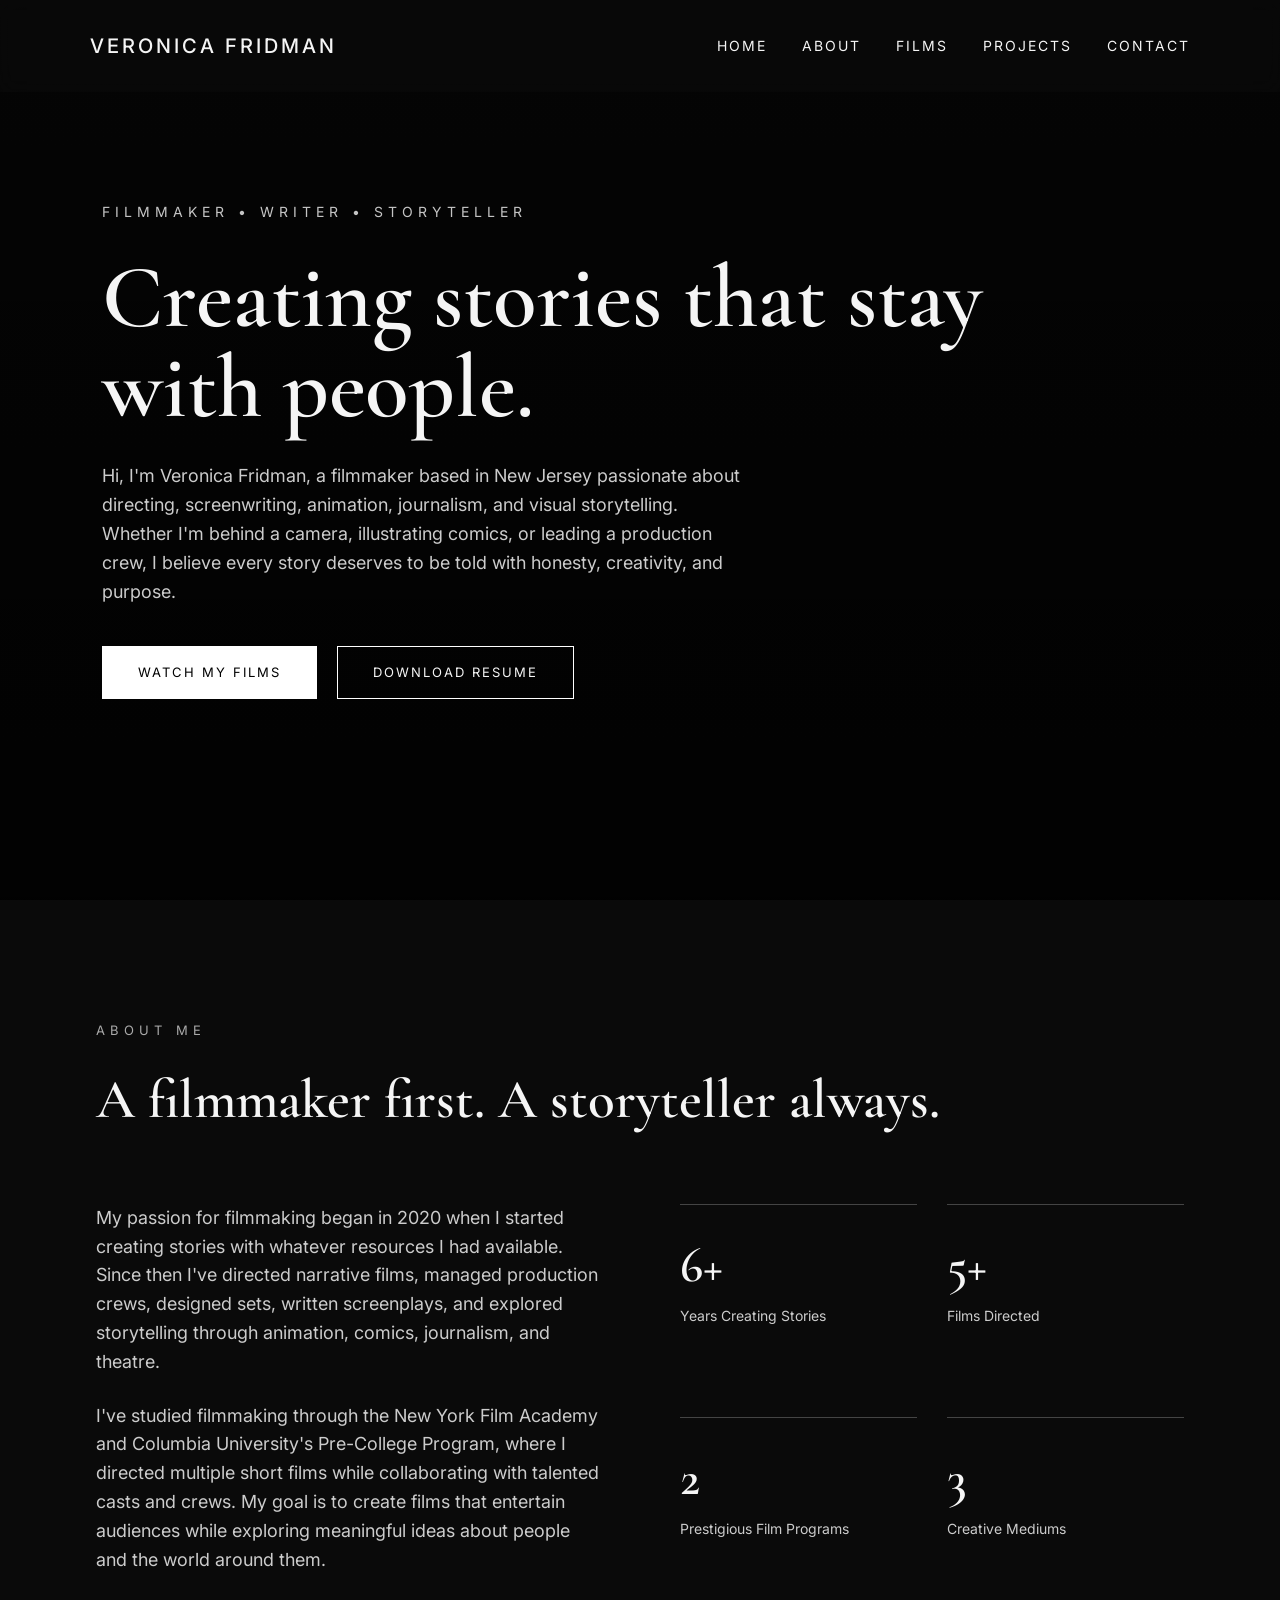
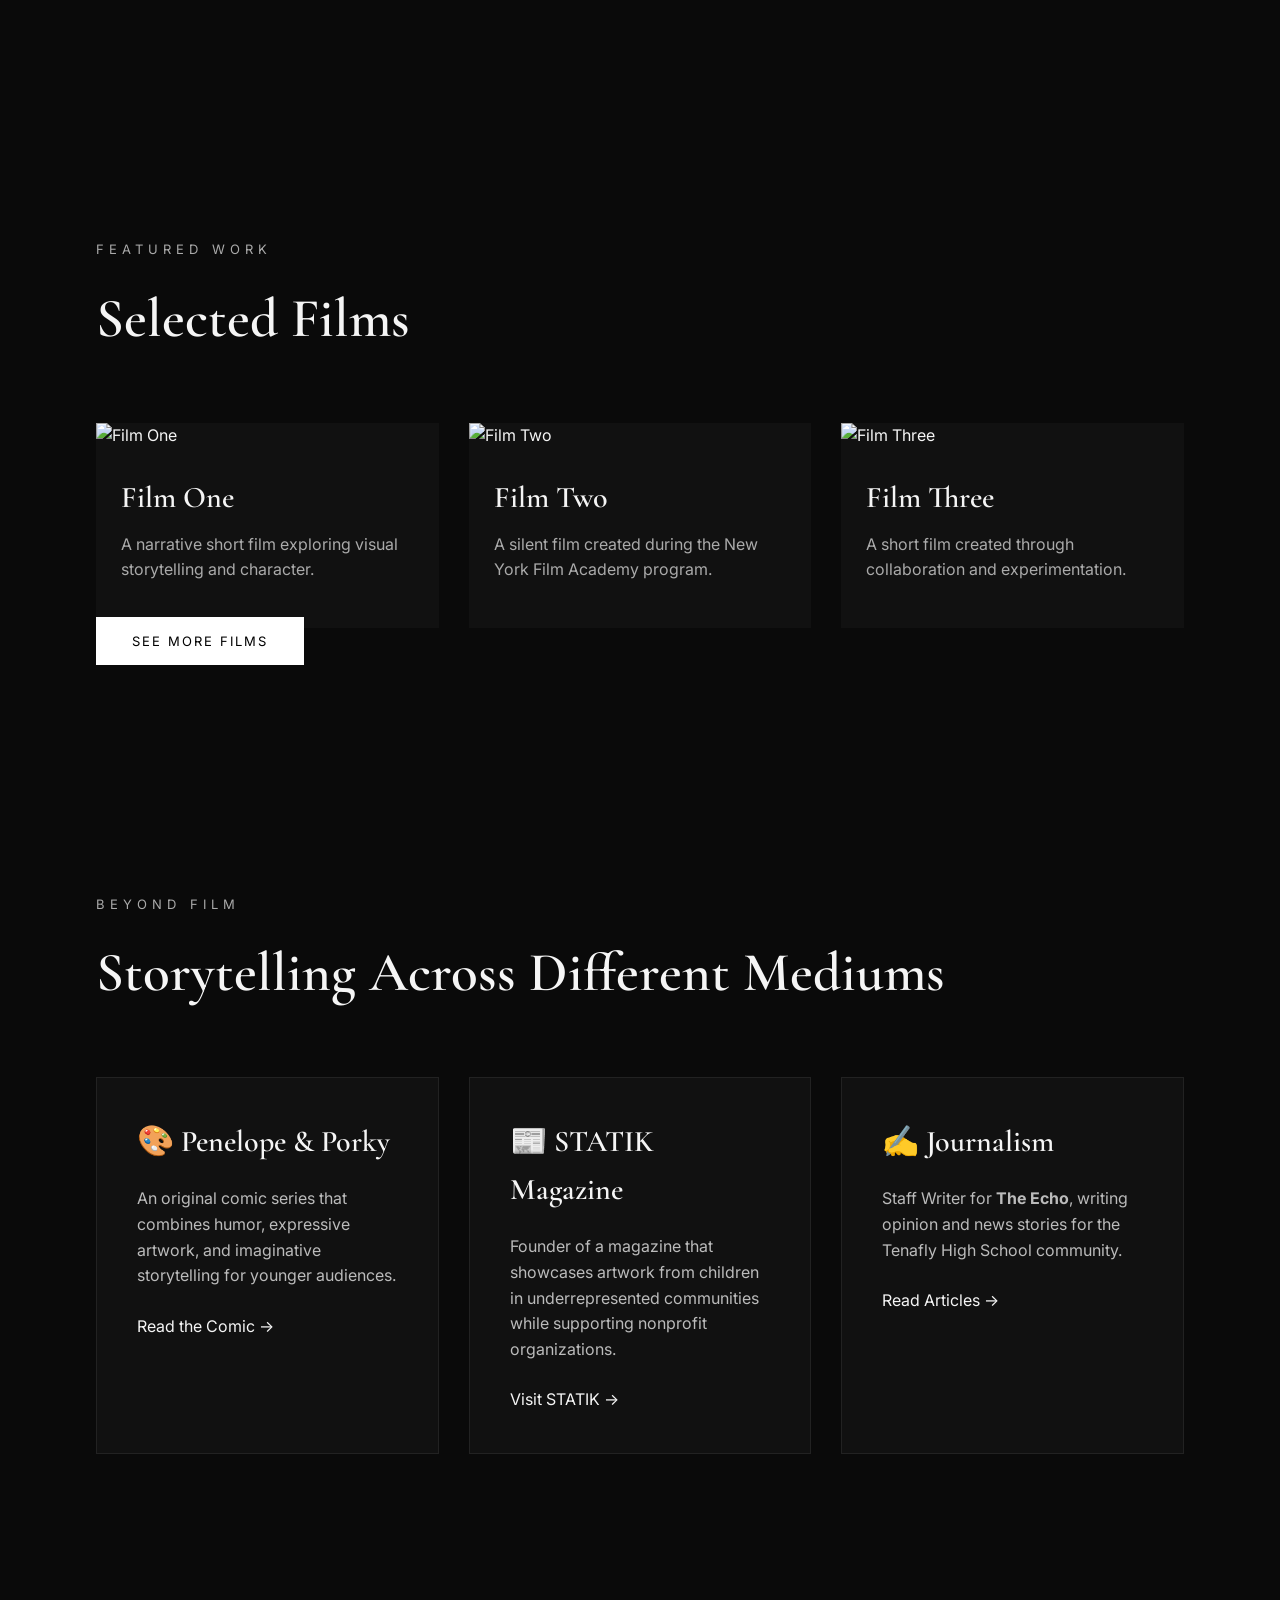
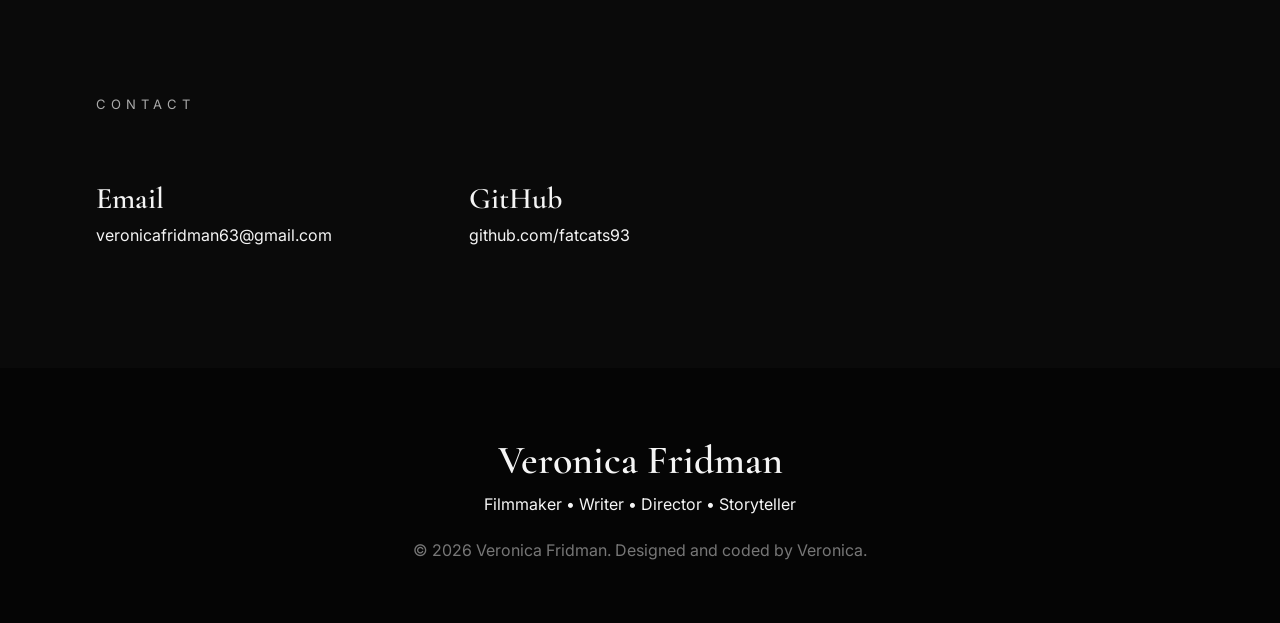
==== index.html @ 3da993a7 "Update index.html" ====
<!DOCTYPE html>
<html lang="en">
<head>
    <meta charset="UTF-8">
    <meta name="viewport" content="width=device-width, initial-scale=1.0">
    <title>Veronica Fridman | Filmmaker</title>

    <link rel="stylesheet" href="style.css">

    <link rel="preconnect" href="https://fonts.googleapis.com">
    <link rel="preconnect" href="https://fonts.gstatic.com" crossorigin>

    <link href="https://fonts.googleapis.com/css2?family=Cormorant+Garamond:wght@300;400;600;700&family=Inter:wght@300;400;500;600&display=swap" rel="stylesheet">
</head>

<body>

<!-- Navigation -->

<header>

<nav class="navbar">

<div class="logo">
VERONICA FRIDMAN
</div>

<ul class="nav-links">

<li><a href="#home">Home</a></li>

<li><a href="#about">About</a></li>

<li><a href="#films">Films</a></li>

<li><a href="#projects">Projects</a></li>

<li><a href="#contact">Contact</a></li>

</ul>

</nav>

</header>

<!-- Hero -->

<section id="home" class="hero">

<div class="overlay"></div>

<div class="hero-content">

<p class="small-title">
FILMMAKER • WRITER • STORYTELLER
</p>

<h1>

Creating stories that stay with people.

</h1>

<p class="hero-description">

Hi, I'm Veronica Fridman, a filmmaker based in New Jersey passionate about directing, screenwriting, animation, journalism, and visual storytelling. Whether I'm behind a camera, illustrating comics, or leading a production crew, I believe every story deserves to be told with honesty, creativity, and purpose.

</p>

<div class="hero-buttons">

<a href="#films" class="button">
Watch My Films
</a>

<a href="resume.pdf" class="button-outline">
Download Resume
</a>

</div>

</div>

</section>

<!-- About -->

<section id="about">

<div class="container">

<div class="section-heading">

<p>
ABOUT ME
</p>

<h2>

A filmmaker first.
A storyteller always.

</h2>

</div>

<div class="about-grid">

<div>

<p>

My passion for filmmaking began in 2020 when I started creating stories with whatever resources I had available. Since then I've directed narrative films, managed production crews, designed sets, written screenplays, and explored storytelling through animation, comics, journalism, and theatre.

</p>

<p>

I've studied filmmaking through the New York Film Academy and Columbia University's Pre-College Program, where I directed multiple short films while collaborating with talented casts and crews. My goal is to create films that entertain audiences while exploring meaningful ideas about people and the world around them.

</p>

</div>

<div class="stats">

<div class="stat">

<h3>6+</h3>

<p>Years Creating Stories</p>

</div>

<div class="stat">

<h3>5+</h3>

<p>Films Directed</p>

</div>

<div class="stat">

<h3>2</h3>

<p>Prestigious Film Programs</p>

</div>

<div class="stat">

<h3>3</h3>

<p>Creative Mediums</p>

</div>

</div>

</div>

</div>

</section>

<!-- Featured Films -->

<!-- Featured Films -->

<section id="films">

<div class="container">

<div class="section-heading">

<p>
FEATURED WORK
</p>

<h2>
Selected Films
</h2>

</div>


<div class="film-grid">


<div class="film-card">

<img src="images/film1.jpg" alt="Film One">

<div class="film-info">

<h3>Film One</h3>

<p>
A narrative short film exploring visual storytelling and character.
</p>

</div>

</div>



<div class="film-card">

<img src="images/film2.jpg" alt="Film Two">

<div class="film-info">

<h3>Film Two</h3>

<p>
A silent film created during the New York Film Academy program.
</p>

</div>

</div>



<div class="film-card">

<img src="images/film3.jpg" alt="Film Three">

<div class="film-info">

<h3>Film Three</h3>

<p>
A short film created through collaboration and experimentation.
</p>

</div>

</div>


</div>


<div class="film-button">

<a href="https://fatcats93.github.io/veronicafilm/index.html" target="_blank" class="button">

See More Films

</a>

</div>


</div>

</section>
<!-- Featured Projects -->

<section id="projects">

    <div class="container">

        <div class="section-heading">
            <p>BEYOND FILM</p>
            <h2>Storytelling Across Different Mediums</h2>
        </div>

        <div class="projects-grid">

            <div class="project-card">

                <h3>🎨 Penelope & Porky</h3>

                <p>
                    An original comic series that combines humor, expressive artwork,
                    and imaginative storytelling for younger audiences.
                </p>

                <a href="https://fatcats93.github.io/index.html" target="_blank">
                    Read the Comic →
                </a>

            </div>

            <div class="project-card">

                <h3>📰 STATIK Magazine</h3>

                <p>
                    Founder of a magazine that showcases artwork from children in
                    underrepresented communities while supporting nonprofit
                    organizations.
                </p>

                <a href="https://fatcats93.github.io/statik/" target="_blank">
                    Visit STATIK →
                </a>

            </div>

            <div class="project-card">

                <h3>✍ Journalism</h3>

                <p>
                    Staff Writer for <strong>The Echo</strong>, writing opinion and
                    news stories for the Tenafly High School community.
                </p>

                <a href="https://thetenaflyecho.com/staff_name/veronica-fridman/" target="_blank">
                    Read Articles →
                </a>

            </div>

        </div>

    </div>

</section>


<!-- Contact -->

<section id="contact">

    <div class="container">

        <div class="section-heading">

            <p>CONTACT</p>

        </div>

        <div class="contact-grid">

            <div>

                <h3>Email</h3>

                <p>
                    <a href="mailto:veronicafridman63@gmail.com">
                        veronicafridman63@gmail.com
                    </a>
                </p>

            </div>

            <div>

                <h3>GitHub</h3>

                <p>

                    <a href="https://github.com/fatcats93" target="_blank">

                        github.com/fatcats93

                    </a>

                </p>

            </div>

        </div>

    </div>

</section>


<!-- Footer -->

<footer>

    <div class="container">

        <h2>Veronica Fridman</h2>

        <p>

            Filmmaker • Writer • Director • Storyteller

        </p>

        <p class="copyright">

            © 2026 Veronica Fridman.
            Designed and coded by Veronica.

        </p>

    </div>

</footer>


<script src="script.js"></script>

</body>

</html>
---- style.css ----
* {
    margin: 0;
    padding: 0;
    box-sizing: border-box;
}


html {
    scroll-behavior: smooth;
}


body {
    background: #0a0a0a;
    color: #f5f5f5;
    font-family: 'Inter', sans-serif;
    line-height: 1.6;
}


h1, h2, h3 {
    font-family: 'Cormorant Garamond', serif;
    font-weight: 600;
}


a {
    color: inherit;
    text-decoration: none;
}


.container {
    width: 85%;
    max-width: 1200px;
    margin: auto;
}


/* --------------------
NAVIGATION
-------------------- */


header {
    position: fixed;
    top: 0;
    width: 100%;
    z-index: 1000;
}


.navbar {
    display: flex;
    justify-content: space-between;
    align-items: center;
    padding: 30px 7%;
    background: rgba(10,10,10,0.75);
    backdrop-filter: blur(10px);
}


.logo {
    font-size: 20px;
    letter-spacing: 3px;
    font-weight: 500;
}


.nav-links {
    display: flex;
    list-style: none;
    gap: 35px;
}


.nav-links a {
    font-size: 14px;
    text-transform: uppercase;
    letter-spacing: 2px;
    transition: 0.3s;
}


.nav-links a:hover {
    opacity: .6;
}


/* --------------------
HERO SECTION
-------------------- */


.hero {

    height: 100vh;

    display: flex;
    align-items: center;

    background:
    linear-gradient(
    rgba(0,0,0,.55),
    rgba(0,0,0,.85)
    ),
    url("images/hero.jpg");

    background-size: cover;
    background-position: center;

}


.hero-content {

    width: 80%;
    max-width: 900px;
    margin-left: 8%;

}


.small-title {

    letter-spacing: 5px;
    font-size: 14px;
    margin-bottom: 30px;
    opacity: .8;

}


.hero h1 {

    font-size: clamp(50px, 7vw, 90px);
    line-height: 1;

    margin-bottom: 30px;

}


.hero-description {

    max-width: 650px;
    font-size: 18px;
    color: #cccccc;
    margin-bottom: 40px;

}


.hero-buttons {

    display: flex;
    gap: 20px;

}


.button,
.button-outline {

    padding: 15px 35px;
    border: 1px solid white;
    transition: .3s;
    text-transform: uppercase;
    letter-spacing: 2px;
    font-size: 13px;

}


.button {

    background:white;
    color:black;

}


.button:hover {

    opacity:.8;

}


.button-outline:hover {

    background:white;
    color:black;

}



/* --------------------
SECTIONS
-------------------- */


section {

    padding: 120px 0;

}


.section-heading {

    margin-bottom: 60px;

}


.section-heading p {

    letter-spacing:5px;
    font-size:13px;
    color:#aaa;

}


.section-heading h2 {

    font-size:55px;
    margin-top:15px;

}



/* --------------------
ABOUT
-------------------- */


.about-grid {

    display:grid;
    grid-template-columns: 1fr 1fr;
    gap:80px;

}


.about-grid p {

    color:#ccc;
    margin-bottom:25px;
    font-size:18px;

}


.stats {

    display:grid;
    grid-template-columns:1fr 1fr;
    gap:30px;

}


.stat {

    border-top:1px solid #444;
    padding-top:20px;

}


.stat h3 {

    font-size:50px;

}


.stat p {

    font-size:14px;

}



/* --------------------
FILMS
-------------------- */


.film-grid {

    display:grid;
    grid-template-columns:repeat(3,1fr);
    gap:30px;

}


.film-card {

    background:#111;
    overflow:hidden;
    transition:.4s;

}


.film-card:hover {

    transform:translateY(-10px);

}


.film-card img {

    width:100%;
    height:400px;
    object-fit:cover;

}


.film-info {

    padding:25px;

}


.film-info h3 {

    font-size:30px;
    margin-bottom:10px;

}


.film-info p {

    color:#aaa;
    margin-bottom:20px;

}


.film-info a {

    letter-spacing:2px;
    font-size:13px;

}



/* --------------------
PROJECTS
-------------------- */


.projects-grid {

    display:grid;
    grid-template-columns:repeat(3,1fr);
    gap:30px;

}


.project-card {

    background:#111;
    padding:40px;
    border:1px solid #222;
    transition:.3s;

}


.project-card:hover {

    border-color:#777;

}


.project-card h3 {

    font-size:30px;
    margin-bottom:20px;

}


.project-card p {

    color:#bbb;
    margin-bottom:25px;

}



/* --------------------
TIMELINE
-------------------- */


.timeline {

    border-left:1px solid #555;
    padding-left:40px;

}


.timeline-item {

    margin-bottom:50px;

}


.timeline-item span {

    color:#999;
    letter-spacing:2px;
    font-size:13px;

}


.timeline-item h3 {

    font-size:32px;
    margin:10px 0;

}


.timeline-item p {

    color:#ccc;

}



/* --------------------
QUOTE
-------------------- */


.quote {

    text-align:center;
    background:#111;

}


blockquote {

    font-family:'Cormorant Garamond',serif;
    font-size:45px;

}



/* --------------------
CONTACT
-------------------- */


.contact-grid {

    display:grid;
    grid-template-columns:repeat(3,1fr);
    gap:30px;

}


.contact-grid h3 {

    font-size:30px;

}


.contact-grid a:hover {

    opacity:.6;

}



/* --------------------
FOOTER
-------------------- */


footer {

    padding:60px 0;
    text-align:center;
    background:#050505;

}


footer h2 {

    font-size:40px;

}


.copyright {

    margin-top:20px;
    color:#777;

}



/* --------------------
MOBILE DESIGN
-------------------- */


@media(max-width:900px){


.nav-links {

    display:none;

}


.about-grid,
.film-grid,
.projects-grid,
.contact-grid {

    grid-template-columns:1fr;

}


.hero-content {

    margin-left:5%;
    width:90%;

}


.section-heading h2 {

    font-size:40px;

}


}
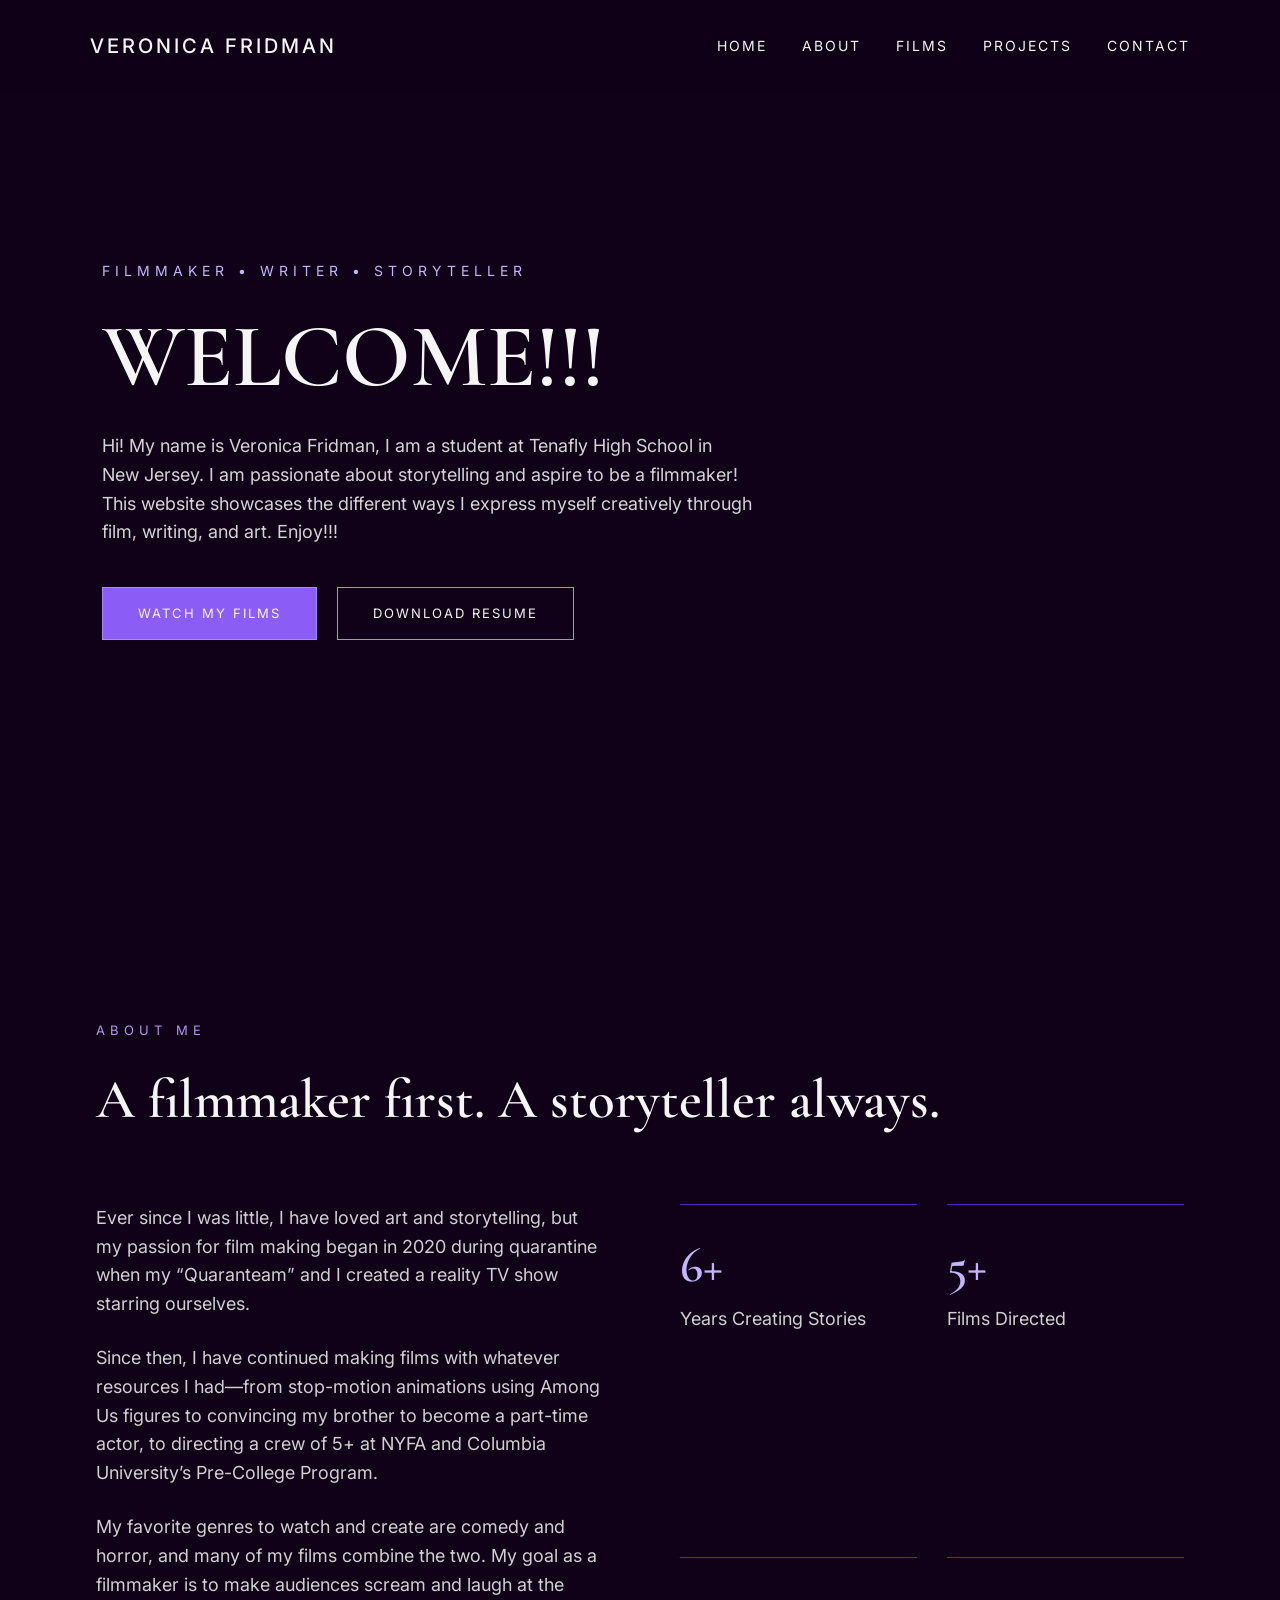
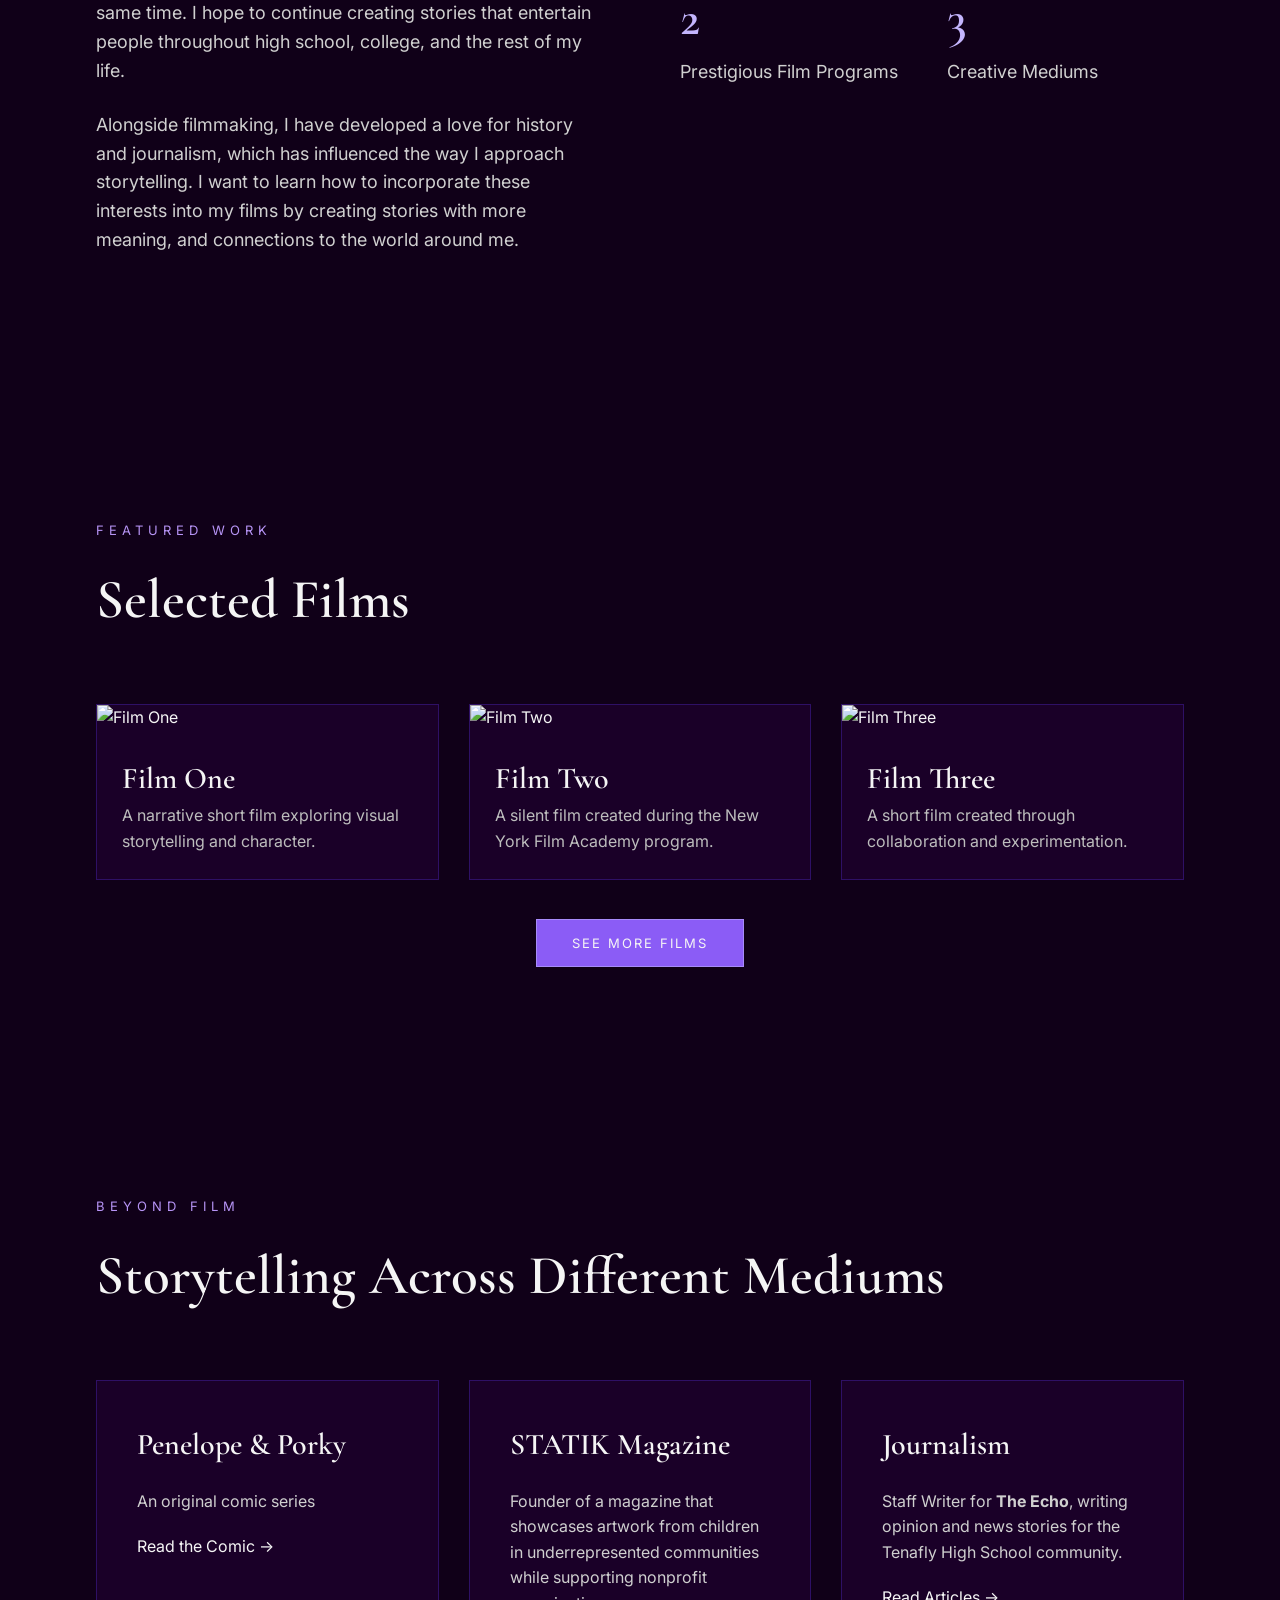
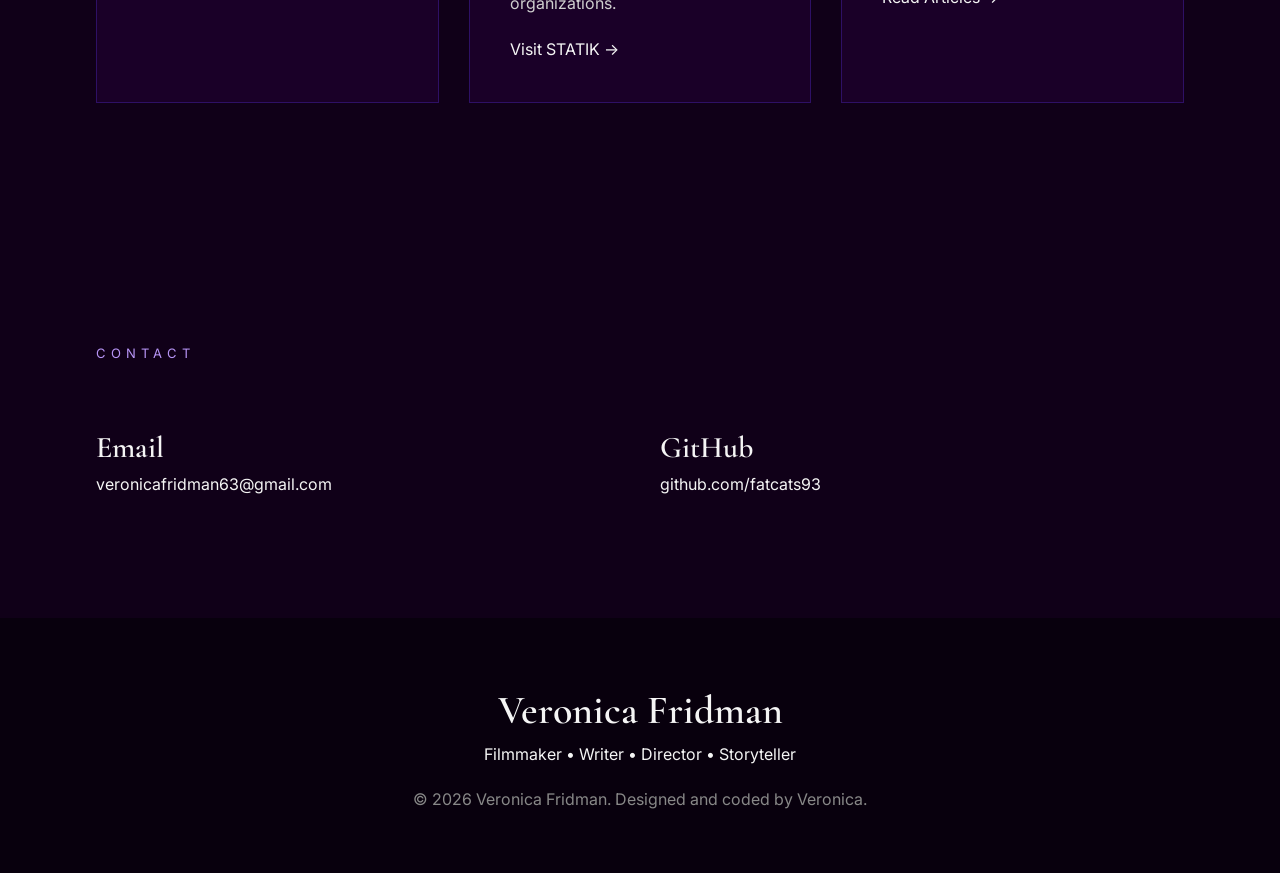
==== commit d9bb7d3f: "Update index.html" ====
--- a/index.html
+++ b/index.html
@@ -57,13 +57,13 @@
 
 <h1>
 
-Creating stories that stay with people.
+WELCOME!!!
 
 </h1>
 
 <p class="hero-description">
 
-Hi, I'm Veronica Fridman, a filmmaker based in New Jersey passionate about directing, screenwriting, animation, journalism, and visual storytelling. Whether I'm behind a camera, illustrating comics, or leading a production crew, I believe every story deserves to be told with honesty, creativity, and purpose.
+Hi! My name is Veronica Fridman, I am a student at Tenafly High School in New Jersey. I am passionate about storytelling and aspire to be a filmmaker! This website showcases the different ways I express myself creatively through film, writing, and art. Enjoy!!!
 
 </p>
 
@@ -110,15 +110,27 @@
 
 <p>
 
-My passion for filmmaking began in 2020 when I started creating stories with whatever resources I had available. Since then I've directed narrative films, managed production crews, designed sets, written screenplays, and explored storytelling through animation, comics, journalism, and theatre.
-
-</p>
-
-<p>
-
-I've studied filmmaking through the New York Film Academy and Columbia University's Pre-College Program, where I directed multiple short films while collaborating with talented casts and crews. My goal is to create films that entertain audiences while exploring meaningful ideas about people and the world around them.
-
-</p>
+Ever since I was little, I have loved art and storytelling, but my passion for film making began in 2020 during quarantine when my “Quaranteam” and I created a reality TV show starring ourselves.
+
+</p>
+
+<p>
+
+Since then, I have continued making films with whatever resources I had—from stop-motion animations using Among Us figures to convincing my brother to become a part-time actor, to directing a crew of 5+ at NYFA and Columbia University’s Pre-College Program.
+
+</p>
+
+<p>
+    
+My favorite genres to watch and create are comedy and horror, and many of my films combine the two. My goal as a filmmaker is to make audiences scream and laugh at the same time. I hope to continue creating stories that entertain people throughout high school, college, and the rest of my life.
+
+</p>
+
+<p>
+
+Alongside filmmaking, I have developed a love for history and journalism,  which has influenced the way I approach storytelling. I want to learn how to incorporate these interests into my films by creating stories with more meaning, and connections to the world around me.
+
+<p>
 
 </div>
 
@@ -273,11 +285,10 @@
 
             <div class="project-card">
 
-                <h3>🎨 Penelope & Porky</h3>
+                <h3>Penelope & Porky</h3>
 
                 <p>
-                    An original comic series that combines humor, expressive artwork,
-                    and imaginative storytelling for younger audiences.
+                    An original comic series 
                 </p>
 
                 <a href="https://fatcats93.github.io/index.html" target="_blank">
@@ -288,7 +299,7 @@
 
             <div class="project-card">
 
-                <h3>📰 STATIK Magazine</h3>
+                <h3> STATIK Magazine</h3>
 
                 <p>
                     Founder of a magazine that showcases artwork from children in
@@ -304,7 +315,7 @@
 
             <div class="project-card">
 
-                <h3>✍ Journalism</h3>
+                <h3>Journalism</h3>
 
                 <p>
                     Staff Writer for <strong>The Echo</strong>, writing opinion and
--- a/style.css
+++ b/style.css
@@ -11,7 +11,7 @@
 
 
 body {
-    background: #0a0a0a;
+    background: #100018;
     color: #f5f5f5;
     font-family: 'Inter', sans-serif;
     line-height: 1.6;
@@ -37,9 +37,10 @@
 }
 
 
-/* --------------------
+
+/* =====================
 NAVIGATION
--------------------- */
+===================== */
 
 
 header {
@@ -51,282 +52,340 @@
 
 
 .navbar {
+
     display: flex;
     justify-content: space-between;
     align-items: center;
+
     padding: 30px 7%;
-    background: rgba(10,10,10,0.75);
+
+    background: rgba(16,0,24,0.85);
+
     backdrop-filter: blur(10px);
+
 }
 
 
 .logo {
+
     font-size: 20px;
     letter-spacing: 3px;
     font-weight: 500;
+
 }
 
 
 .nav-links {
+
     display: flex;
     list-style: none;
     gap: 35px;
+
 }
 
 
 .nav-links a {
+
     font-size: 14px;
     text-transform: uppercase;
     letter-spacing: 2px;
-    transition: 0.3s;
+    transition: .3s;
+
 }
 
 
 .nav-links a:hover {
-    opacity: .6;
-}
-
-
-/* --------------------
-HERO SECTION
--------------------- */
+
+    color:#b794f6;
+
+}
+
+
+
+/* =====================
+HERO
+===================== */
 
 
 .hero {
 
-    height: 100vh;
-
-    display: flex;
-    align-items: center;
+    height:100vh;
+
+    display:flex;
+    align-items:center;
+
 
     background:
+
     linear-gradient(
-    rgba(0,0,0,.55),
-    rgba(0,0,0,.85)
+        rgba(16,0,24,.55),
+        rgba(16,0,24,.9)
     ),
+
     url("images/hero.jpg");
 
-    background-size: cover;
-    background-position: center;
-
-}
+
+    background-size:cover;
+    background-position:center;
+
+}
+
 
 
 .hero-content {
 
-    width: 80%;
-    max-width: 900px;
-    margin-left: 8%;
-
-}
+    width:80%;
+    max-width:900px;
+    margin-left:8%;
+
+}
+
 
 
 .small-title {
 
-    letter-spacing: 5px;
-    font-size: 14px;
-    margin-bottom: 30px;
-    opacity: .8;
-
-}
+    letter-spacing:5px;
+    font-size:14px;
+    color:#c4b5fd;
+    margin-bottom:30px;
+
+}
+
 
 
 .hero h1 {
 
-    font-size: clamp(50px, 7vw, 90px);
-    line-height: 1;
-
-    margin-bottom: 30px;
-
-}
+    font-size:clamp(50px,7vw,90px);
+    line-height:1;
+
+    margin-bottom:30px;
+
+}
+
 
 
 .hero-description {
 
-    max-width: 650px;
-    font-size: 18px;
-    color: #cccccc;
-    margin-bottom: 40px;
-
-}
+    max-width:650px;
+    font-size:18px;
+    color:#d4d4d4;
+
+    margin-bottom:40px;
+
+}
+
 
 
 .hero-buttons {
 
-    display: flex;
-    gap: 20px;
-
-}
+    display:flex;
+    gap:20px;
+
+}
+
 
 
 .button,
 .button-outline {
 
-    padding: 15px 35px;
-    border: 1px solid white;
-    transition: .3s;
-    text-transform: uppercase;
-    letter-spacing: 2px;
-    font-size: 13px;
-
-}
+    padding:15px 35px;
+
+    border:1px solid #a78bfa;
+
+    text-transform:uppercase;
+
+    letter-spacing:2px;
+
+    font-size:13px;
+
+    transition:.3s;
+
+}
+
 
 
 .button {
 
-    background:white;
-    color:black;
-
-}
+    background:#8b5cf6;
+
+}
+
 
 
 .button:hover {
 
-    opacity:.8;
-
-}
+    background:#c4b5fd;
+    color:#100018;
+
+}
+
 
 
 .button-outline:hover {
 
-    background:white;
-    color:black;
-
-}
-
-
-
-/* --------------------
+    background:#8b5cf6;
+
+}
+
+
+
+/* =====================
 SECTIONS
--------------------- */
+===================== */
 
 
 section {
 
-    padding: 120px 0;
-
-}
+    padding:120px 0;
+
+}
+
 
 
 .section-heading {
 
-    margin-bottom: 60px;
-
-}
+    margin-bottom:60px;
+
+}
+
 
 
 .section-heading p {
 
+    color:#b794f6;
+
     letter-spacing:5px;
+
     font-size:13px;
-    color:#aaa;
-
-}
+
+}
+
 
 
 .section-heading h2 {
 
     font-size:55px;
+
     margin-top:15px;
 
 }
 
 
 
-/* --------------------
+/* =====================
 ABOUT
--------------------- */
+===================== */
 
 
 .about-grid {
 
     display:grid;
-    grid-template-columns: 1fr 1fr;
+
+    grid-template-columns:1fr 1fr;
+
     gap:80px;
 
 }
 
 
+
 .about-grid p {
 
-    color:#ccc;
+    color:#d0d0d0;
+
+    font-size:18px;
+
     margin-bottom:25px;
-    font-size:18px;
-
-}
+
+}
+
 
 
 .stats {
 
     display:grid;
+
     grid-template-columns:1fr 1fr;
+
     gap:30px;
 
 }
 
 
+
 .stat {
 
-    border-top:1px solid #444;
+    border-top:1px solid #5b21b6;
+
     padding-top:20px;
 
 }
 
 
+
 .stat h3 {
 
     font-size:50px;
 
-}
-
-
-.stat p {
-
-    font-size:14px;
-
-}
-
-
-
-/* --------------------
+    color:#c4b5fd;
+
+}
+
+
+
+/* =====================
 FILMS
--------------------- */
+===================== */
 
 
 .film-grid {
 
     display:grid;
+
     grid-template-columns:repeat(3,1fr);
+
     gap:30px;
 
 }
 
 
+
 .film-card {
 
-    background:#111;
+    background:#1a0028;
+
     overflow:hidden;
+
     transition:.4s;
 
-}
+    border:1px solid #2e1065;
+
+}
+
 
 
 .film-card:hover {
 
     transform:translateY(-10px);
 
-}
+    border-color:#a78bfa;
+
+}
+
 
 
 .film-card img {
 
     width:100%;
+
     height:400px;
+
     object-fit:cover;
 
 }
 
 
+
 .film-info {
 
     padding:25px;
@@ -334,187 +393,143 @@
 }
 
 
+
 .film-info h3 {
 
     font-size:30px;
-    margin-bottom:10px;
-
-}
+
+}
+
 
 
 .film-info p {
 
-    color:#aaa;
+    color:#bdbdbd;
+
+}
+
+
+
+/* film button */
+
+
+.film-button {
+
+    text-align:center;
+
+    margin-top:50px;
+
+}
+
+
+
+/* =====================
+PROJECTS
+===================== */
+
+
+.projects-grid {
+
+    display:grid;
+
+    grid-template-columns:repeat(3,1fr);
+
+    gap:30px;
+
+}
+
+
+
+.project-card {
+
+    background:#1a0028;
+
+    padding:40px;
+
+    border:1px solid #2e1065;
+
+    transition:.3s;
+
+}
+
+
+
+.project-card:hover {
+
+    border-color:#a78bfa;
+
+}
+
+
+
+.project-card h3 {
+
+    font-size:30px;
+
     margin-bottom:20px;
 
 }
 
 
-.film-info a {
-
-    letter-spacing:2px;
-    font-size:13px;
-
-}
-
-
-
-/* --------------------
-PROJECTS
--------------------- */
-
-
-.projects-grid {
+
+.project-card p {
+
+    color:#cfcfcf;
+
+    margin-bottom:20px;
+
+}
+
+
+
+/* =====================
+CONTACT
+===================== */
+
+
+.contact-grid {
 
     display:grid;
-    grid-template-columns:repeat(3,1fr);
-    gap:30px;
-
-}
-
-
-.project-card {
-
-    background:#111;
-    padding:40px;
-    border:1px solid #222;
-    transition:.3s;
-
-}
-
-
-.project-card:hover {
-
-    border-color:#777;
-
-}
-
-
-.project-card h3 {
+
+    grid-template-columns:repeat(2,1fr);
+
+    gap:40px;
+
+}
+
+
+
+.contact-grid h3 {
 
     font-size:30px;
-    margin-bottom:20px;
-
-}
-
-
-.project-card p {
-
-    color:#bbb;
-    margin-bottom:25px;
-
-}
-
-
-
-/* --------------------
-TIMELINE
--------------------- */
-
-
-.timeline {
-
-    border-left:1px solid #555;
-    padding-left:40px;
-
-}
-
-
-.timeline-item {
-
-    margin-bottom:50px;
-
-}
-
-
-.timeline-item span {
-
-    color:#999;
-    letter-spacing:2px;
-    font-size:13px;
-
-}
-
-
-.timeline-item h3 {
-
-    font-size:32px;
-    margin:10px 0;
-
-}
-
-
-.timeline-item p {
-
-    color:#ccc;
-
-}
-
-
-
-/* --------------------
-QUOTE
--------------------- */
-
-
-.quote {
+
+}
+
+
+
+.contact-grid a:hover {
+
+    color:#b794f6;
+
+}
+
+
+
+/* =====================
+FOOTER
+===================== */
+
+
+footer {
+
+    padding:60px 0;
 
     text-align:center;
-    background:#111;
-
-}
-
-
-blockquote {
-
-    font-family:'Cormorant Garamond',serif;
-    font-size:45px;
-
-}
-
-
-
-/* --------------------
-CONTACT
--------------------- */
-
-
-.contact-grid {
-
-    display:grid;
-    grid-template-columns:repeat(3,1fr);
-    gap:30px;
-
-}
-
-
-.contact-grid h3 {
-
-    font-size:30px;
-
-}
-
-
-.contact-grid a:hover {
-
-    opacity:.6;
-
-}
-
-
-
-/* --------------------
-FOOTER
--------------------- */
-
-
-footer {
-
-    padding:60px 0;
-    text-align:center;
-    background:#050505;
-
-}
+
+    background:#08000d;
+
+}
+
 
 
 footer h2 {
@@ -524,18 +539,20 @@
 }
 
 
+
 .copyright {
 
+    color:#888;
+
     margin-top:20px;
-    color:#777;
-
-}
-
-
-
-/* --------------------
-MOBILE DESIGN
--------------------- */
+
+}
+
+
+
+/* =====================
+MOBILE
+===================== */
 
 
 @media(max-width:900px){
@@ -546,6 +563,7 @@
     display:none;
 
 }
+
 
 
 .about-grid,
@@ -558,14 +576,17 @@
 }
 
 
+
 .hero-content {
 
     margin-left:5%;
+
     width:90%;
 
 }
 
 
+
 .section-heading h2 {
 
     font-size:40px;
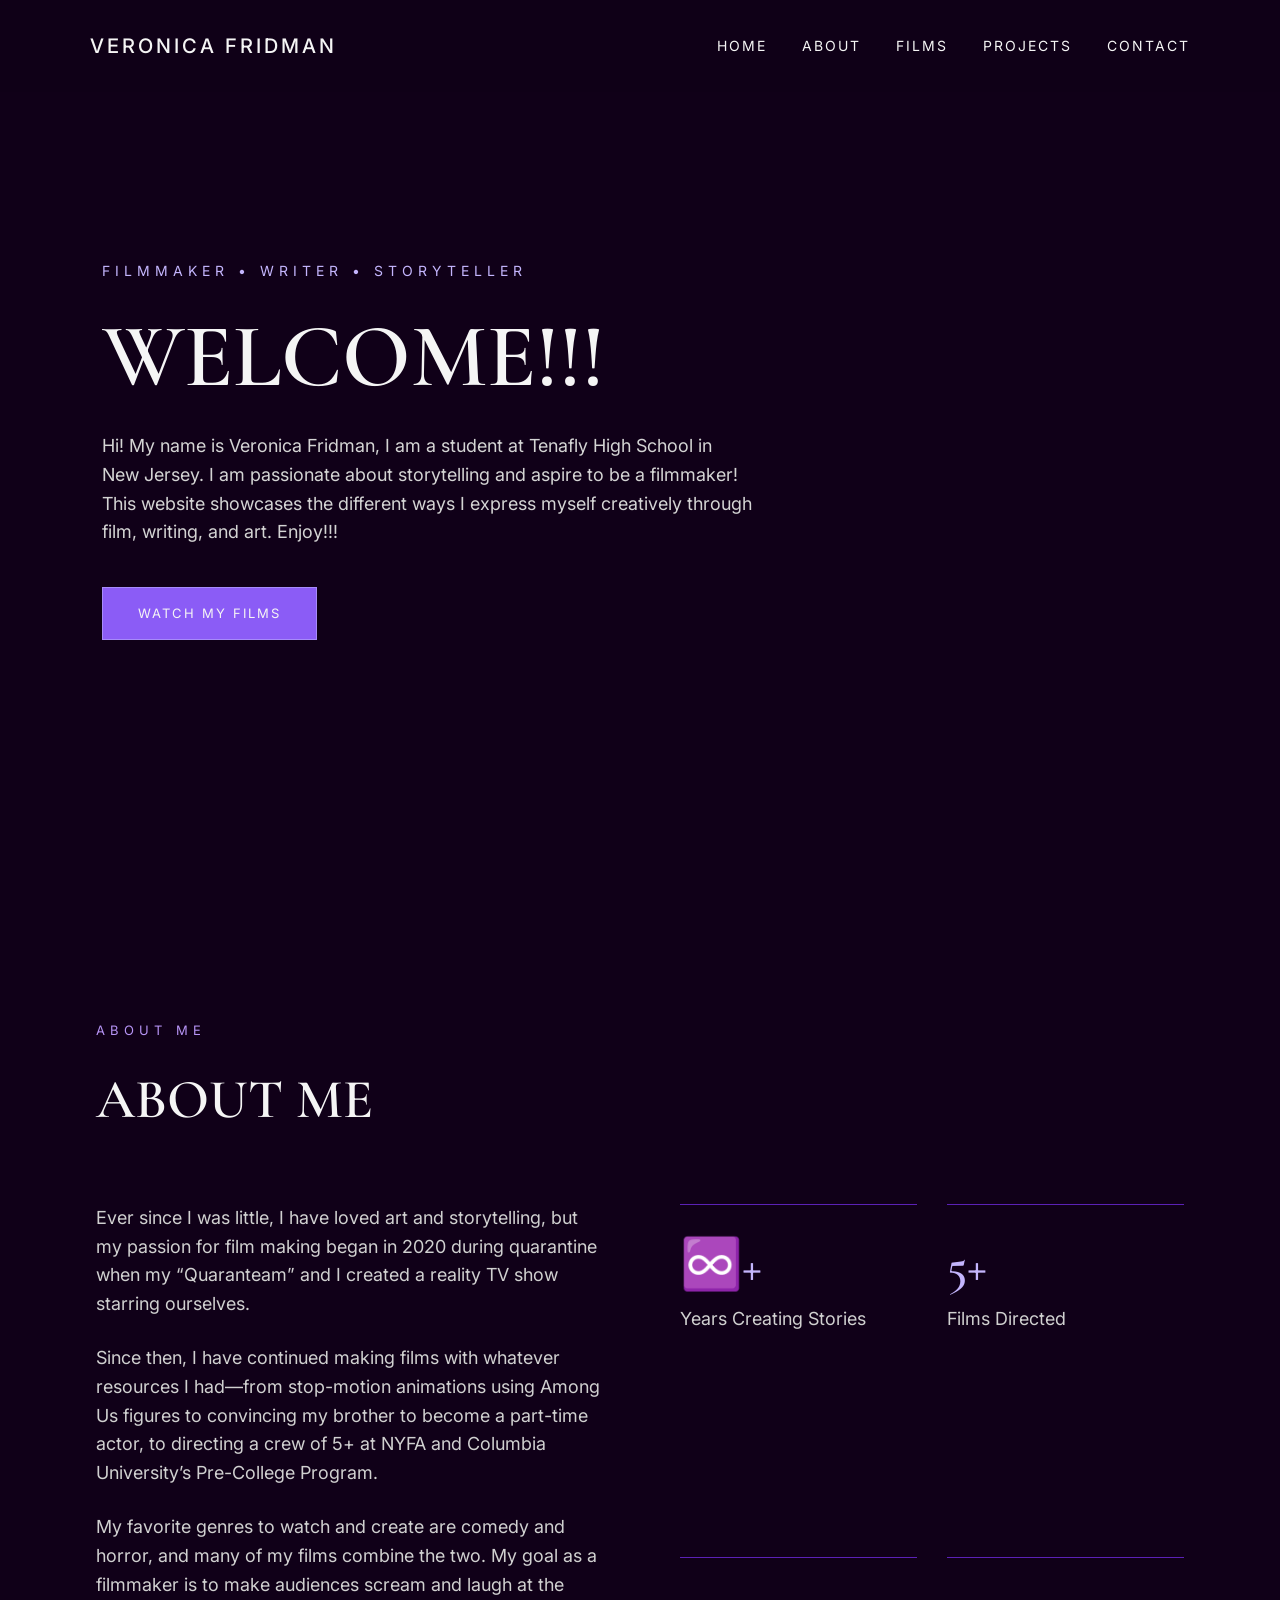
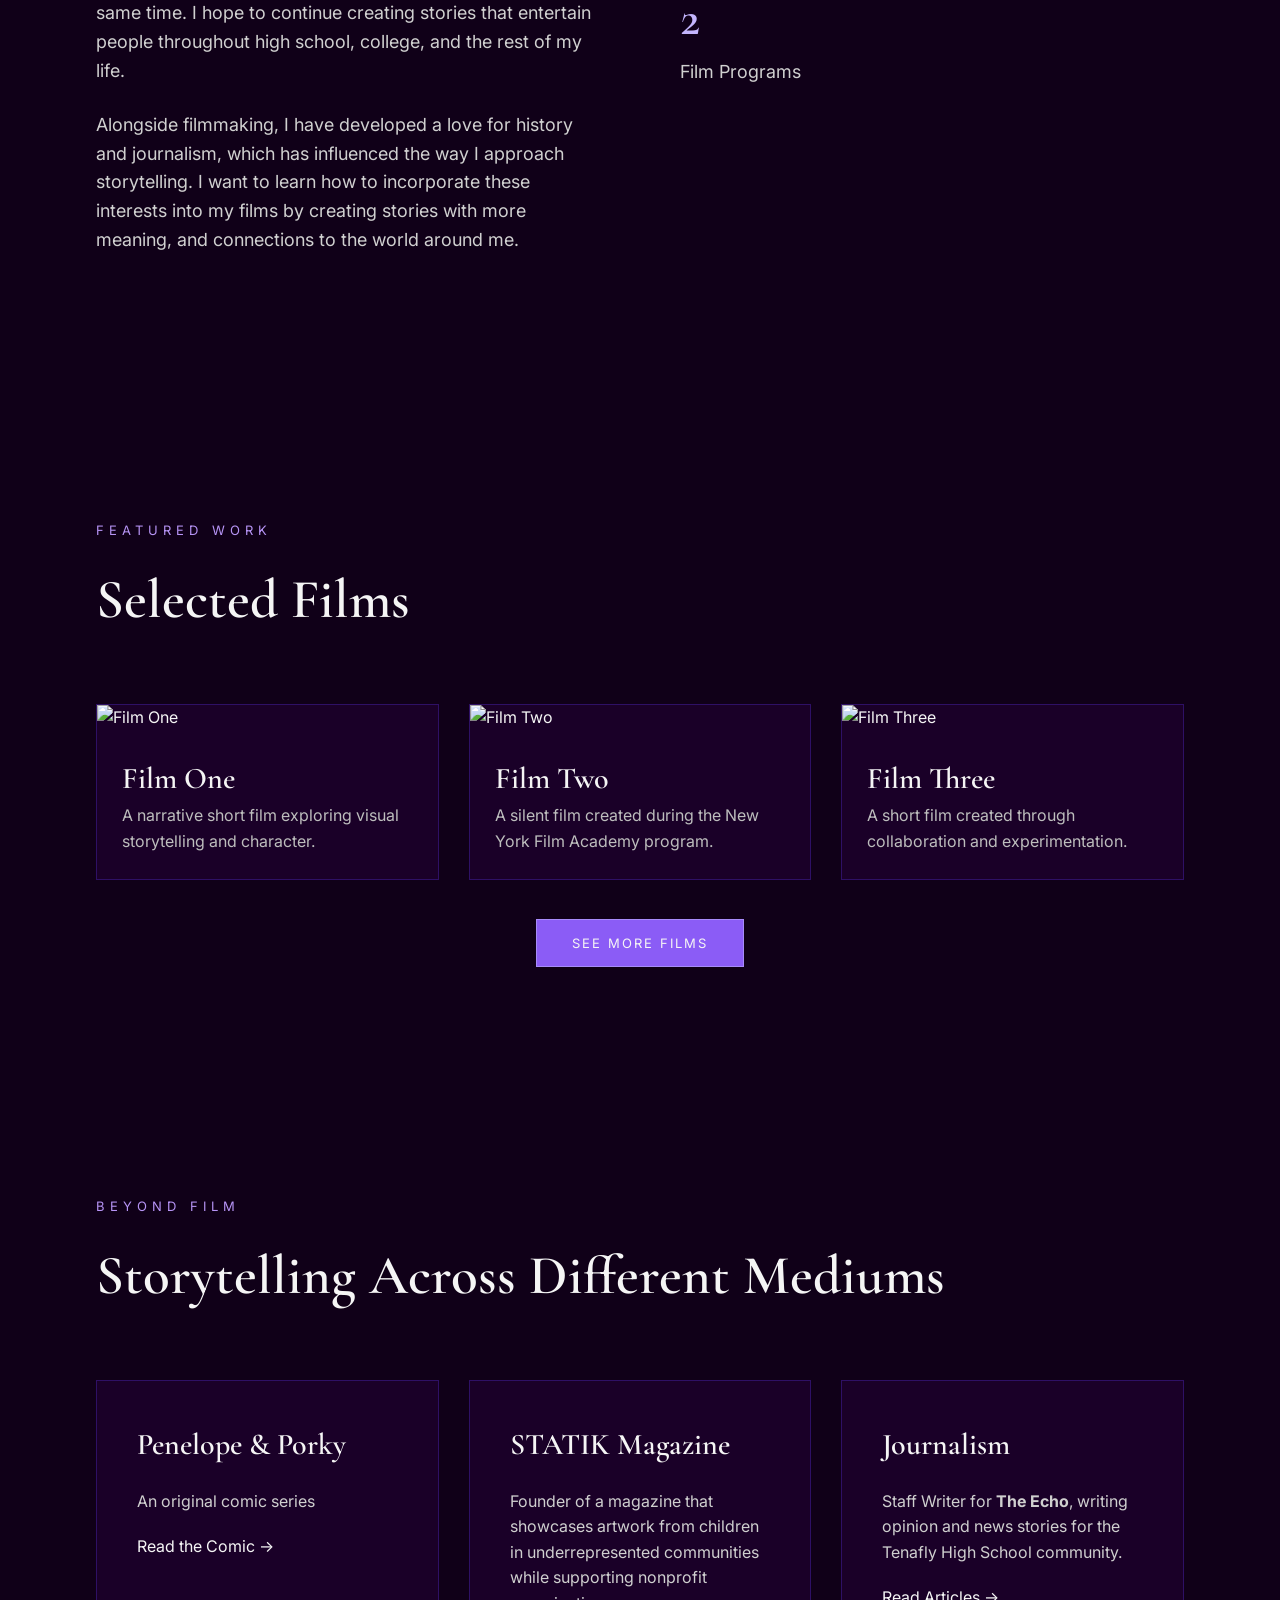
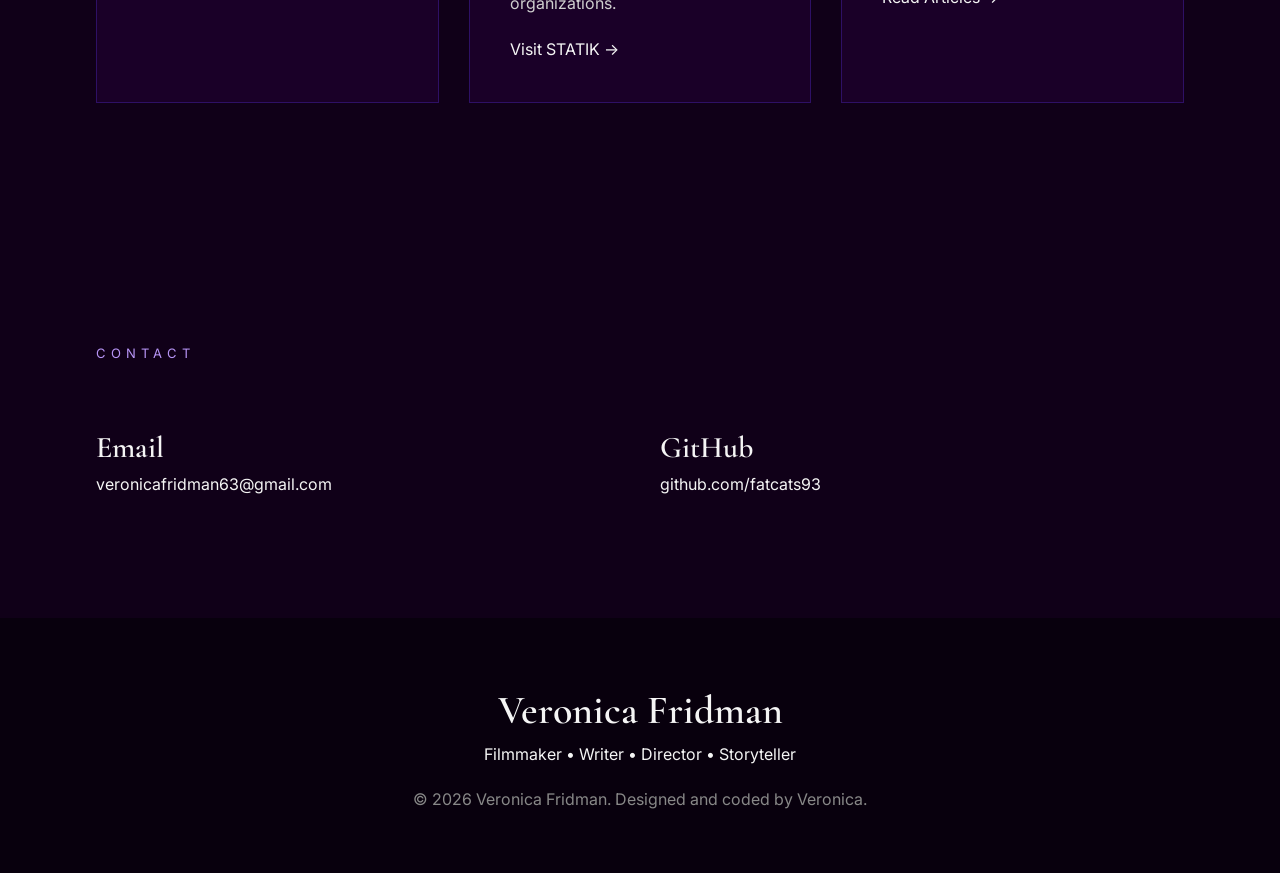
==== commit 89d76f5a: "Update index.html" ====
--- a/index.html
+++ b/index.html
@@ -73,9 +73,6 @@
 Watch My Films
 </a>
 
-<a href="resume.pdf" class="button-outline">
-Download Resume
-</a>
 
 </div>
 
@@ -97,8 +94,7 @@
 
 <h2>
 
-A filmmaker first.
-A storyteller always.
+ABOUT ME
 
 </h2>
 
@@ -138,7 +134,7 @@
 
 <div class="stat">
 
-<h3>6+</h3>
+<h3>♾️+</h3>
 
 <p>Years Creating Stories</p>
 
@@ -156,15 +152,11 @@
 
 <h3>2</h3>
 
-<p>Prestigious Film Programs</p>
+<p> Film Programs</p>
 
 </div>
 
 <div class="stat">
-
-<h3>3</h3>
-
-<p>Creative Mediums</p>
 
 </div>
 
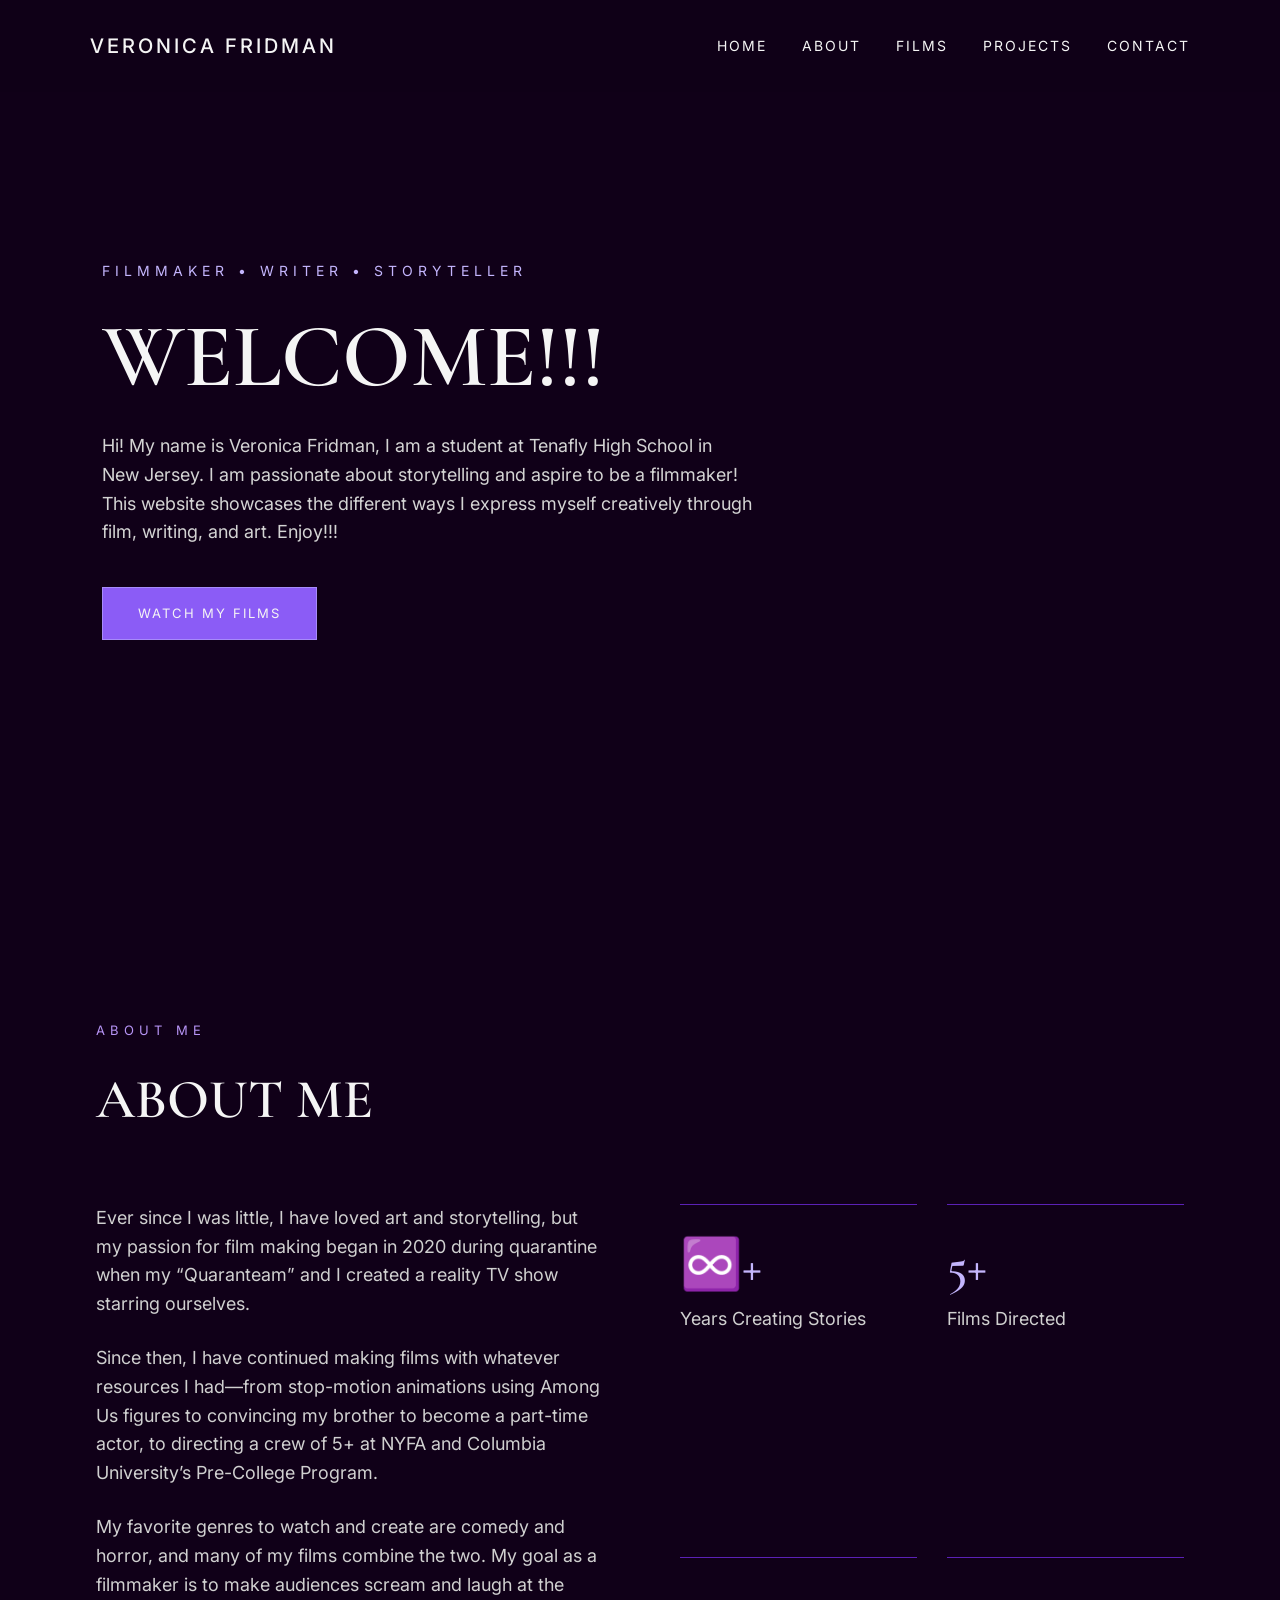
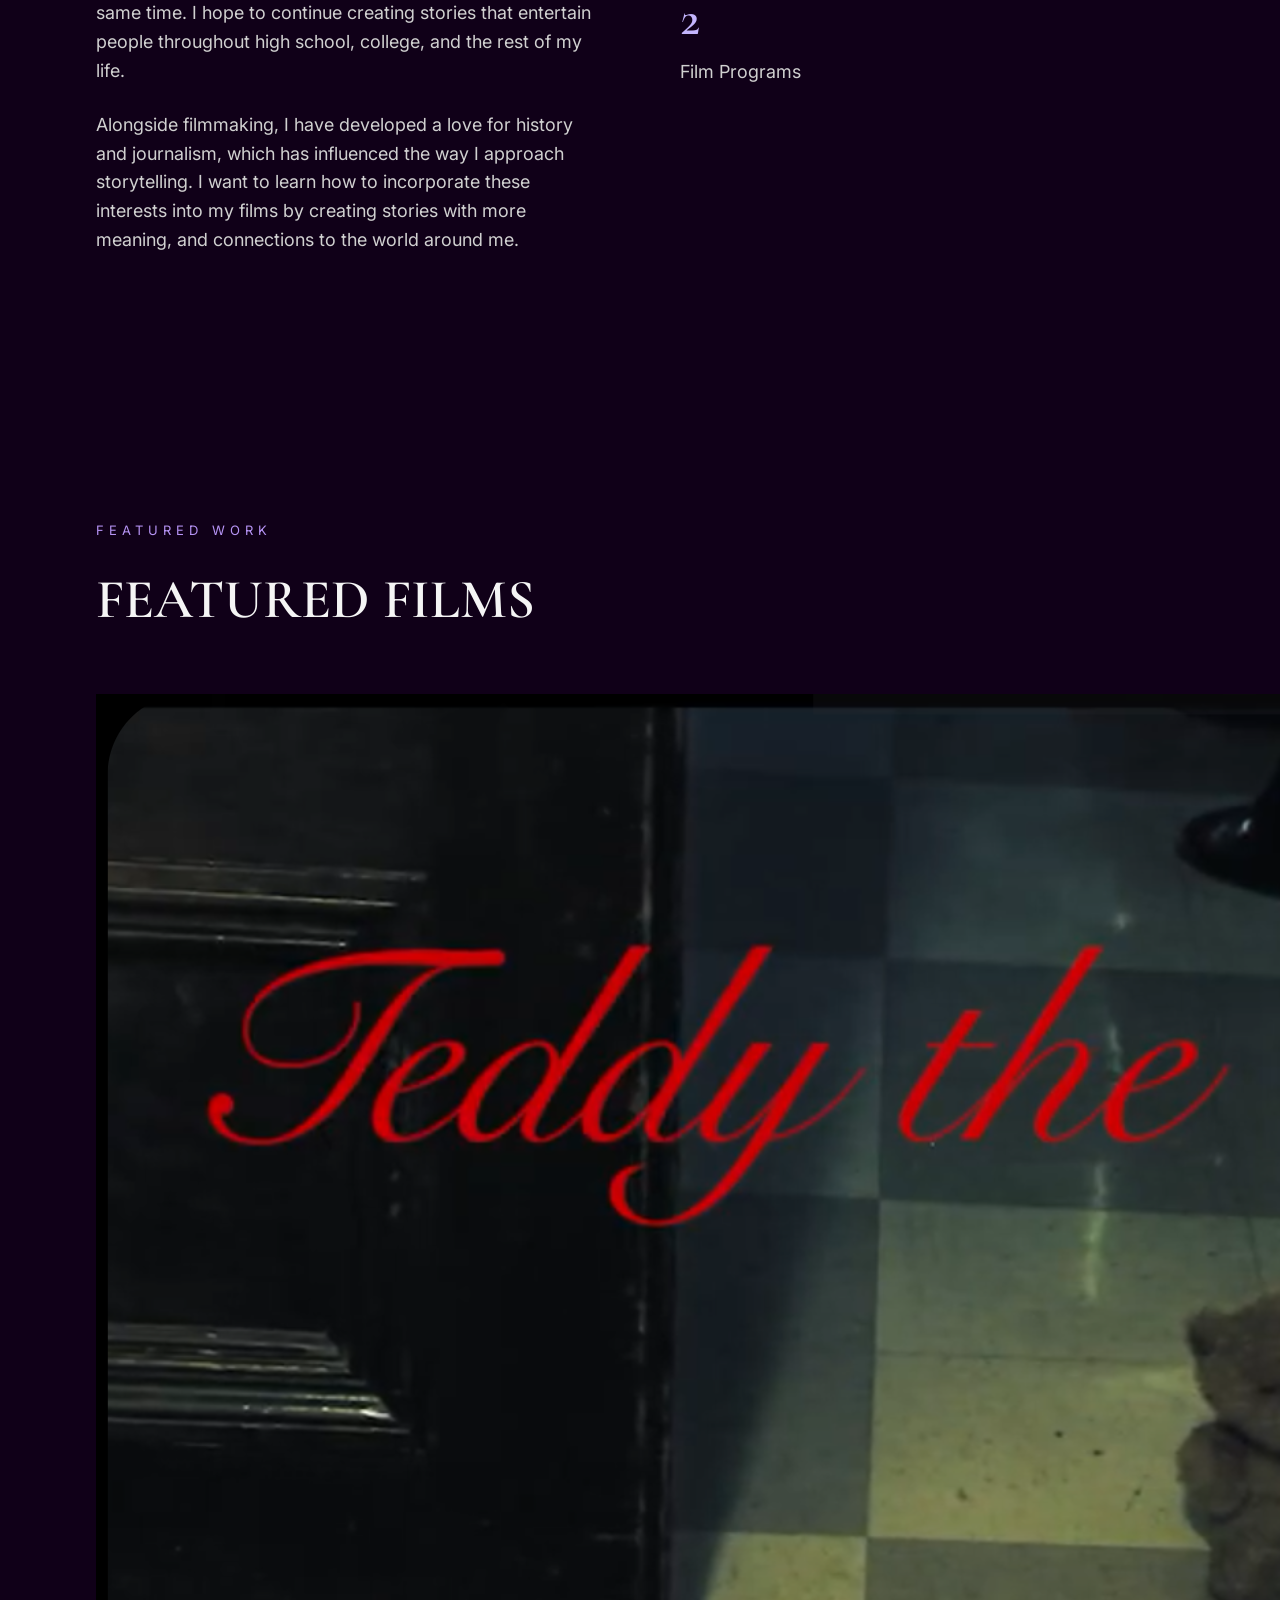
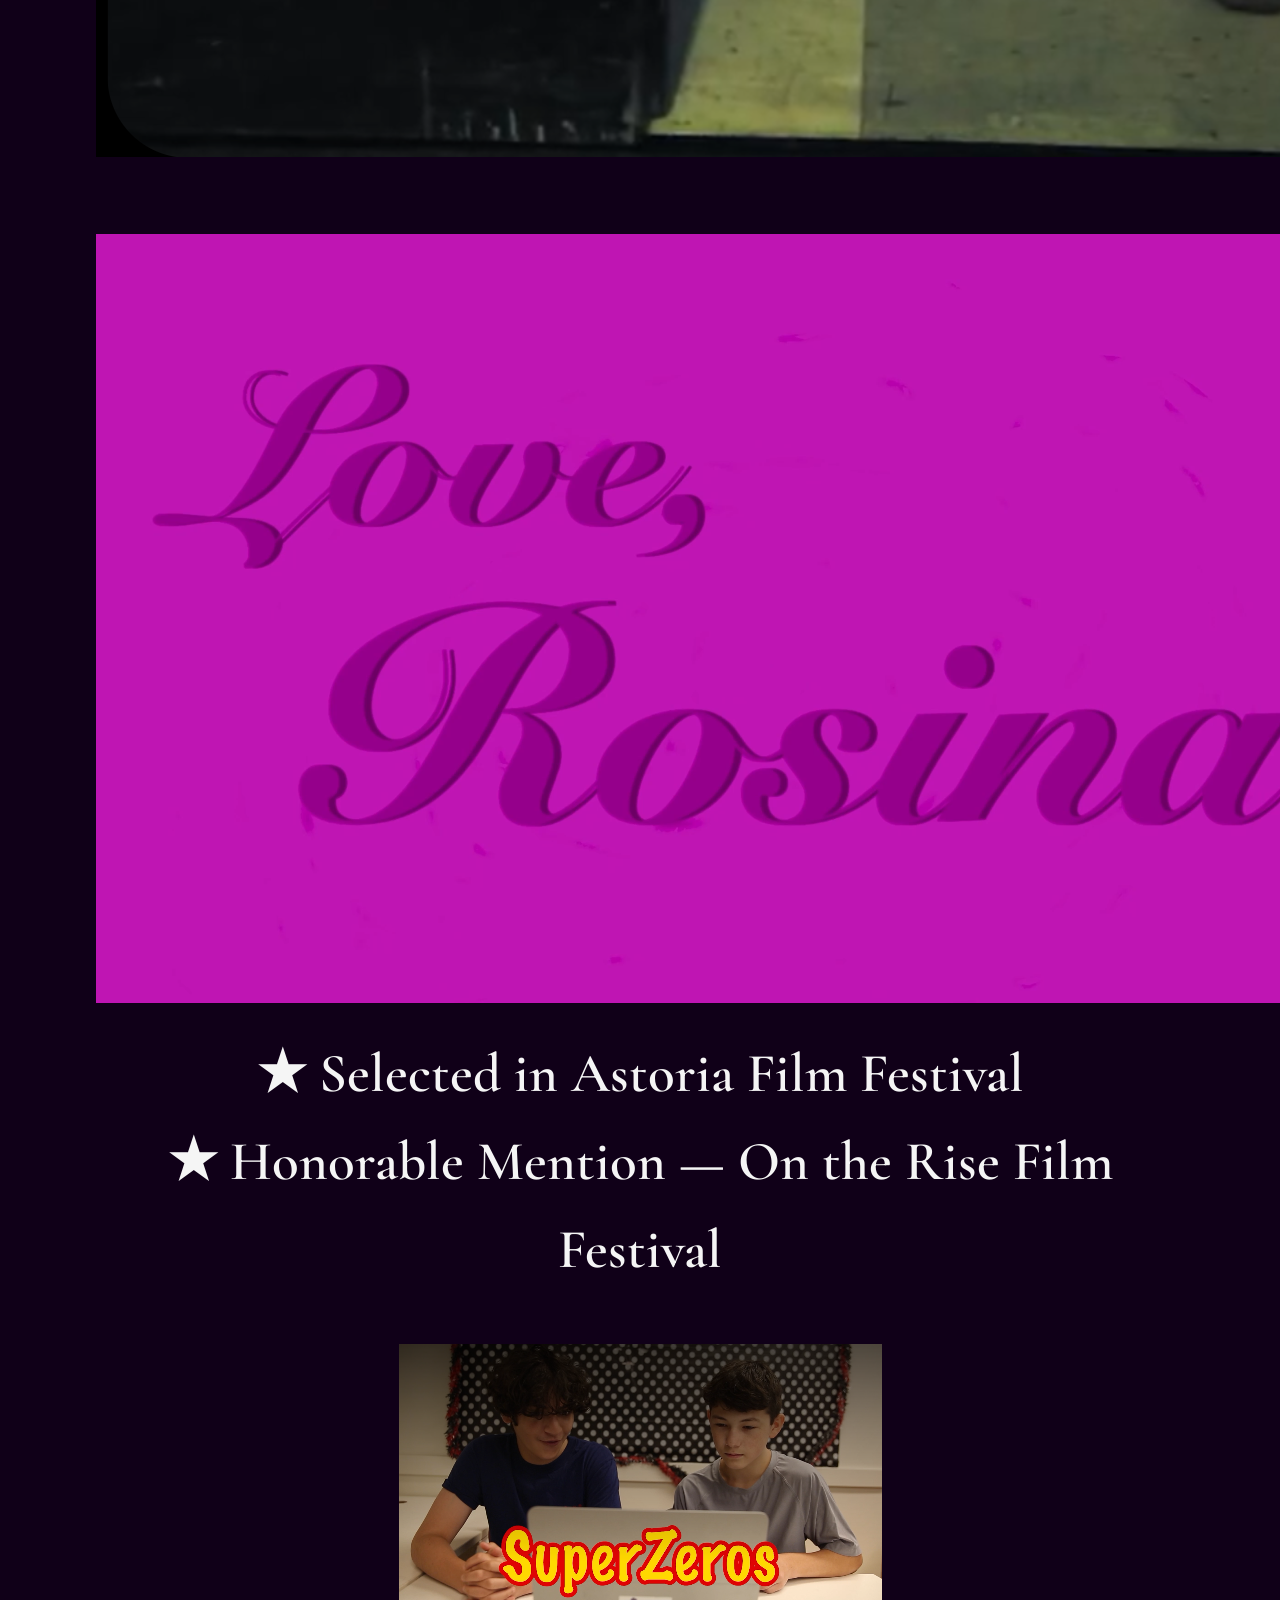
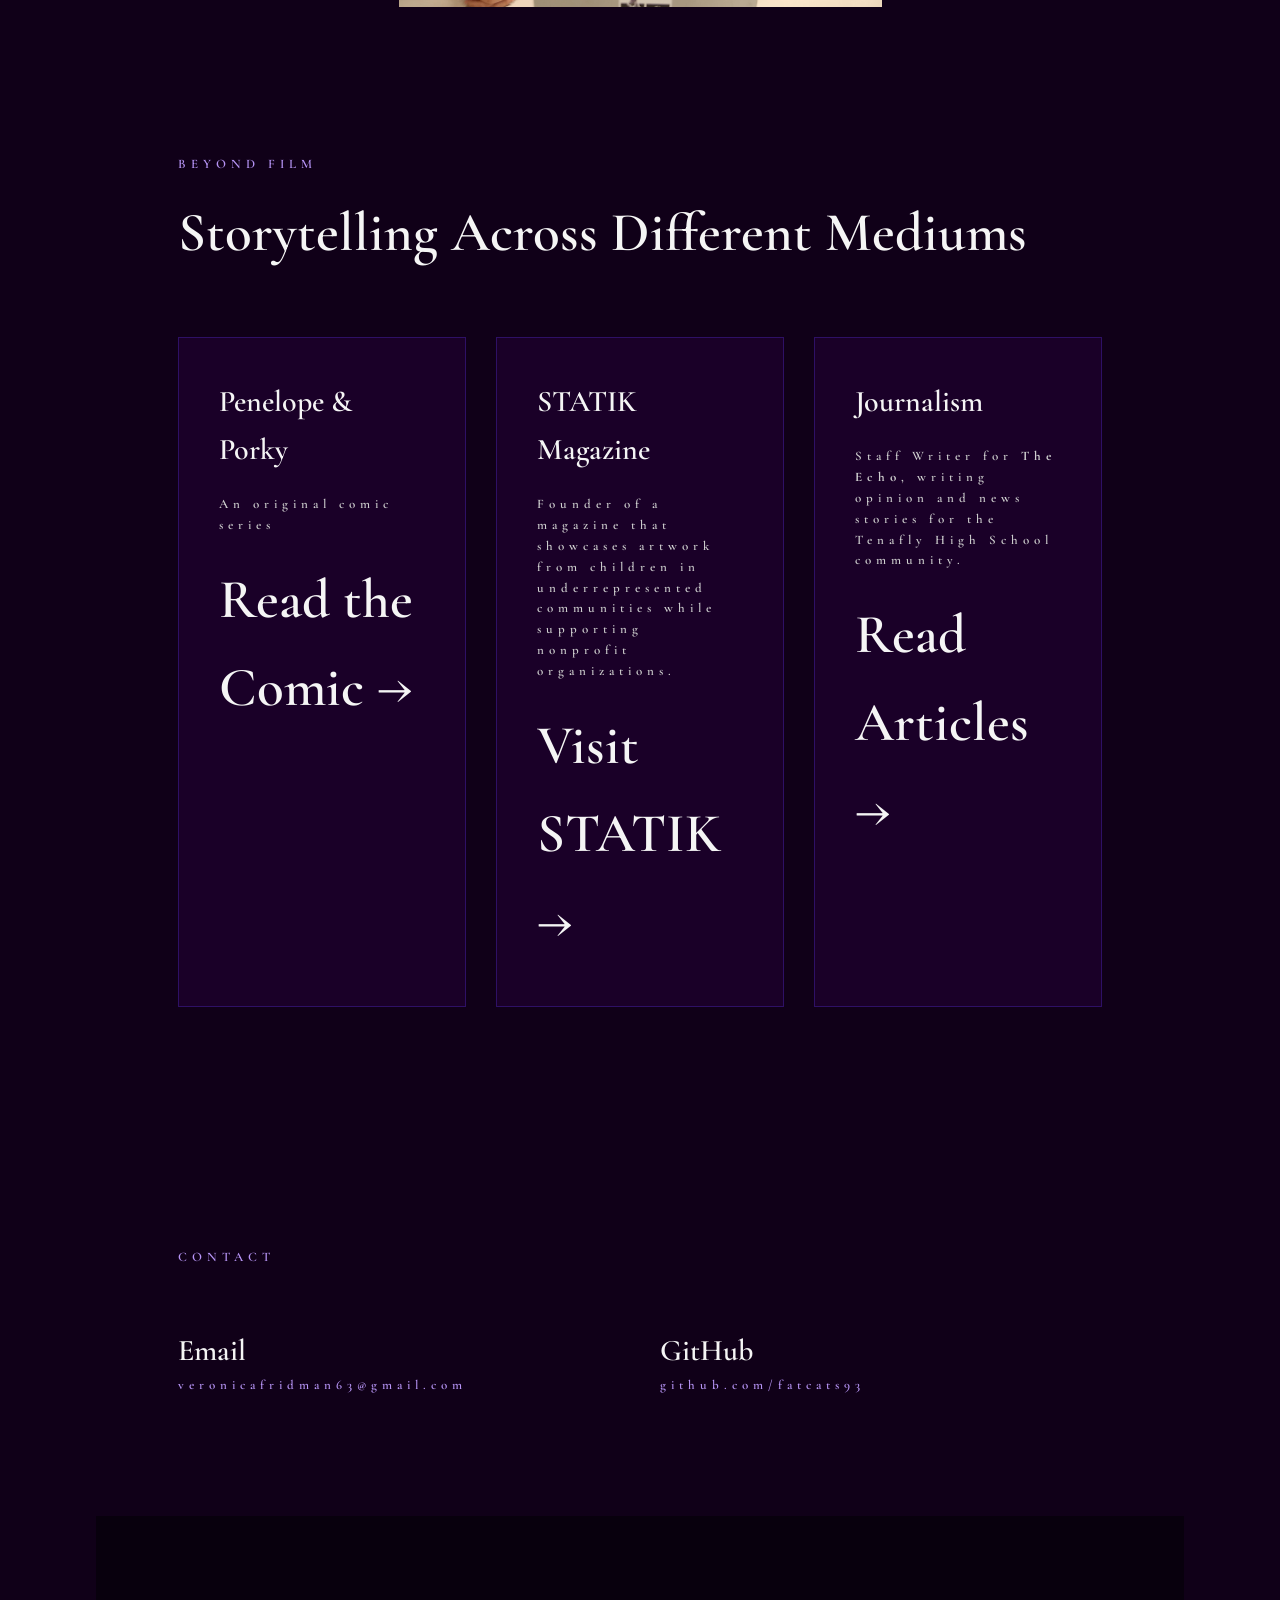
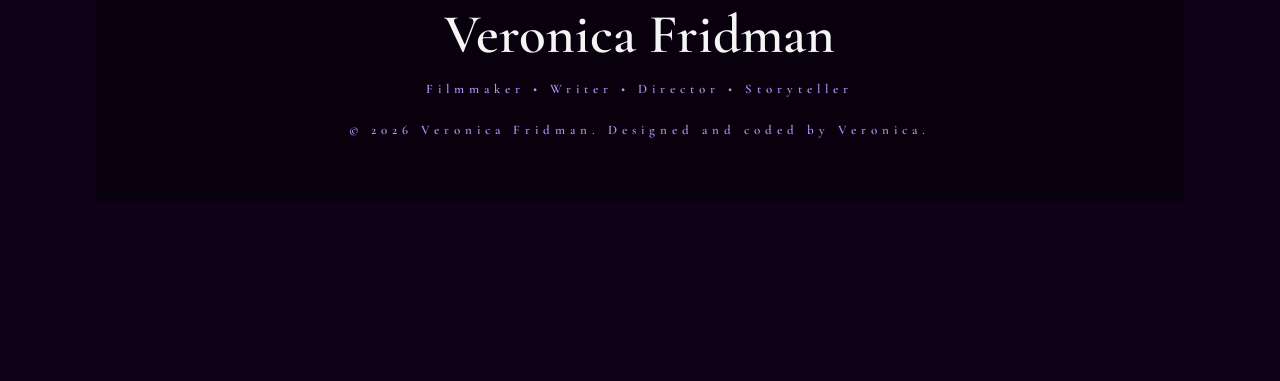
==== commit e41f0673: "Update index.html" ====
--- a/index.html
+++ b/index.html
@@ -183,85 +183,40 @@
 </p>
 
 <h2>
-Selected Films
-</h2>
-
-</div>
-
-
-<div class="film-grid">
-
-
-<div class="film-card">
-
-<img src="images/film1.jpg" alt="Film One">
-
-<div class="film-info">
-
-<h3>Film One</h3>
-
-<p>
-A narrative short film exploring visual storytelling and character.
-</p>
-
-</div>
-
-</div>
-
-
-
-<div class="film-card">
-
-<img src="images/film2.jpg" alt="Film Two">
-
-<div class="film-info">
-
-<h3>Film Two</h3>
-
-<p>
-A silent film created during the New York Film Academy program.
-</p>
-
-</div>
-
-</div>
-
-
-
-<div class="film-card">
-
-<img src="images/film3.jpg" alt="Film Three">
-
-<div class="film-info">
-
-<h3>Film Three</h3>
-
-<p>
-A short film created through collaboration and experimentation.
-</p>
-
-</div>
-
-</div>
-
-
-</div>
-
-
-<div class="film-button">
-
-<a href="https://fatcats93.github.io/veronicafilm/index.html" target="_blank" class="button">
-
-See More Films
-
-</a>
-
-</div>
-
-
-</div>
-
-</section>
+<div class="featured-films">
+
+    <h2>FEATURED FILMS</h2>
+
+    <div class="film-buttons">
+
+        <div class="film-button">
+            <a href="https://youtu.be/LGkTS9yslvs" target="_blank">
+                <img src="TeddyZ.png" alt="TEDDY">
+            </a>
+        </div>
+
+
+        <div class="film-button">
+            <a href="https://www.youtube.com/watch?v=oqQwZhliKR4" target="_blank">
+                <img src="RoZina.png" alt="Love Rosina">
+            </a>
+
+            <div class="awards">
+                ★ Selected in Astoria Film Festival<br>
+                ★ Honorable Mention — On the Rise Film Festival
+            </div>
+        </div>
+
+
+        <div class="film-button">
+            <a href="https://www.youtube.com/watch?v=mg8MOKGUxH4" target="_blank">
+                <img src="SuperzeroZ.png" alt="Superzeros">
+            </a>
+        </div>
+
+    </div>
+
+</div>
 <!-- Featured Projects -->
 
 <section id="projects">
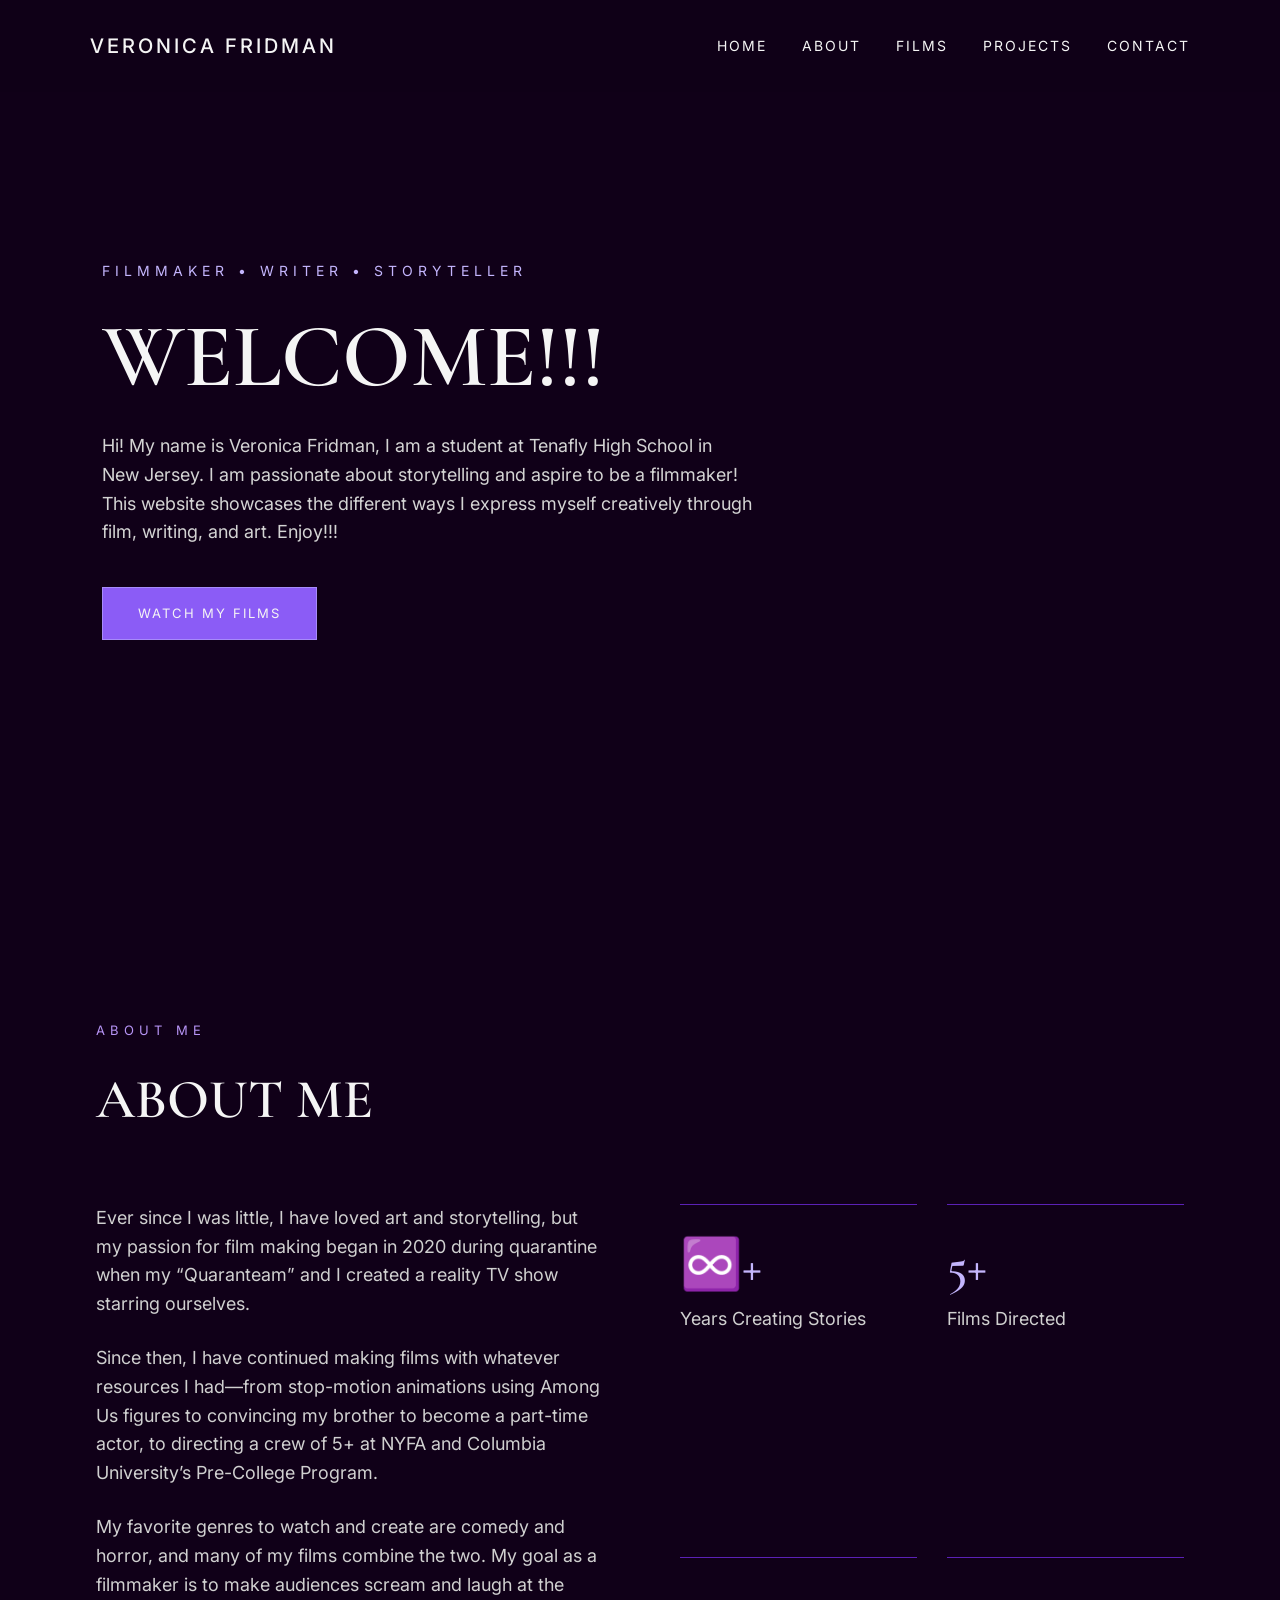
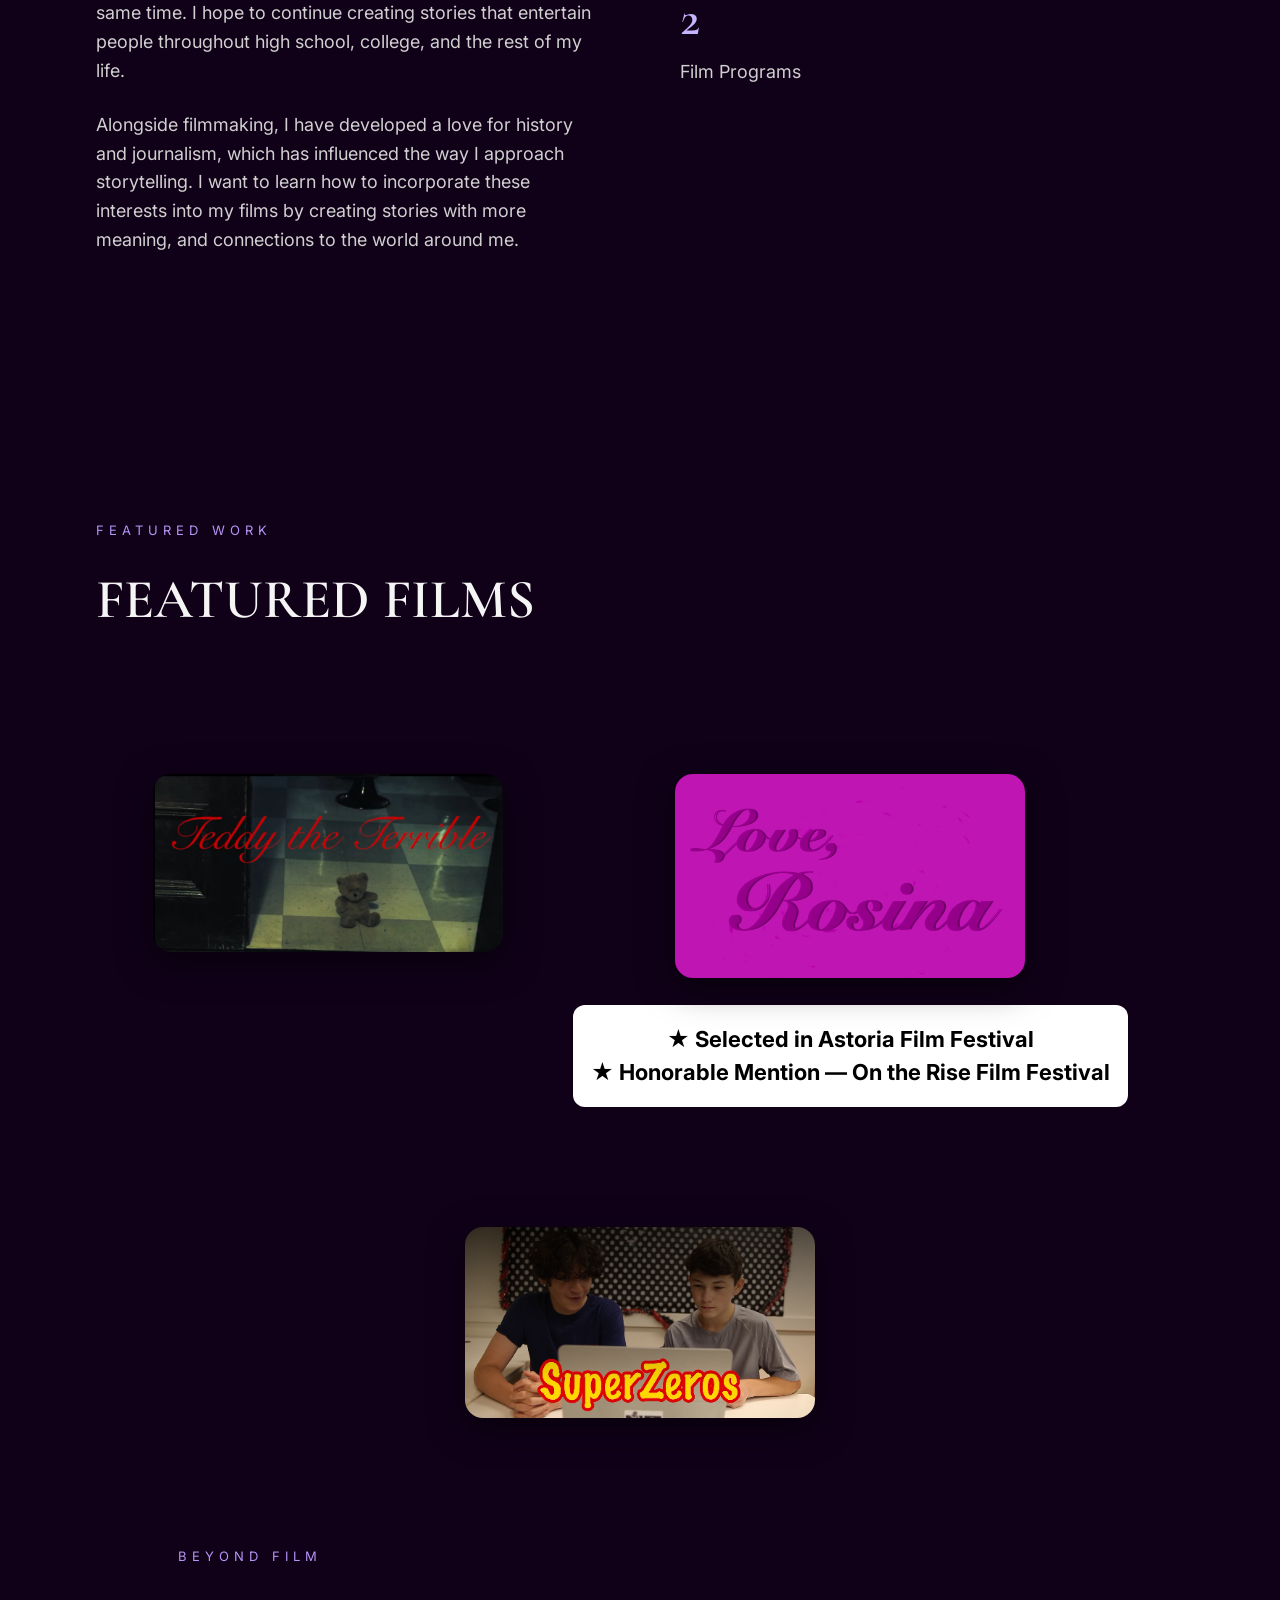
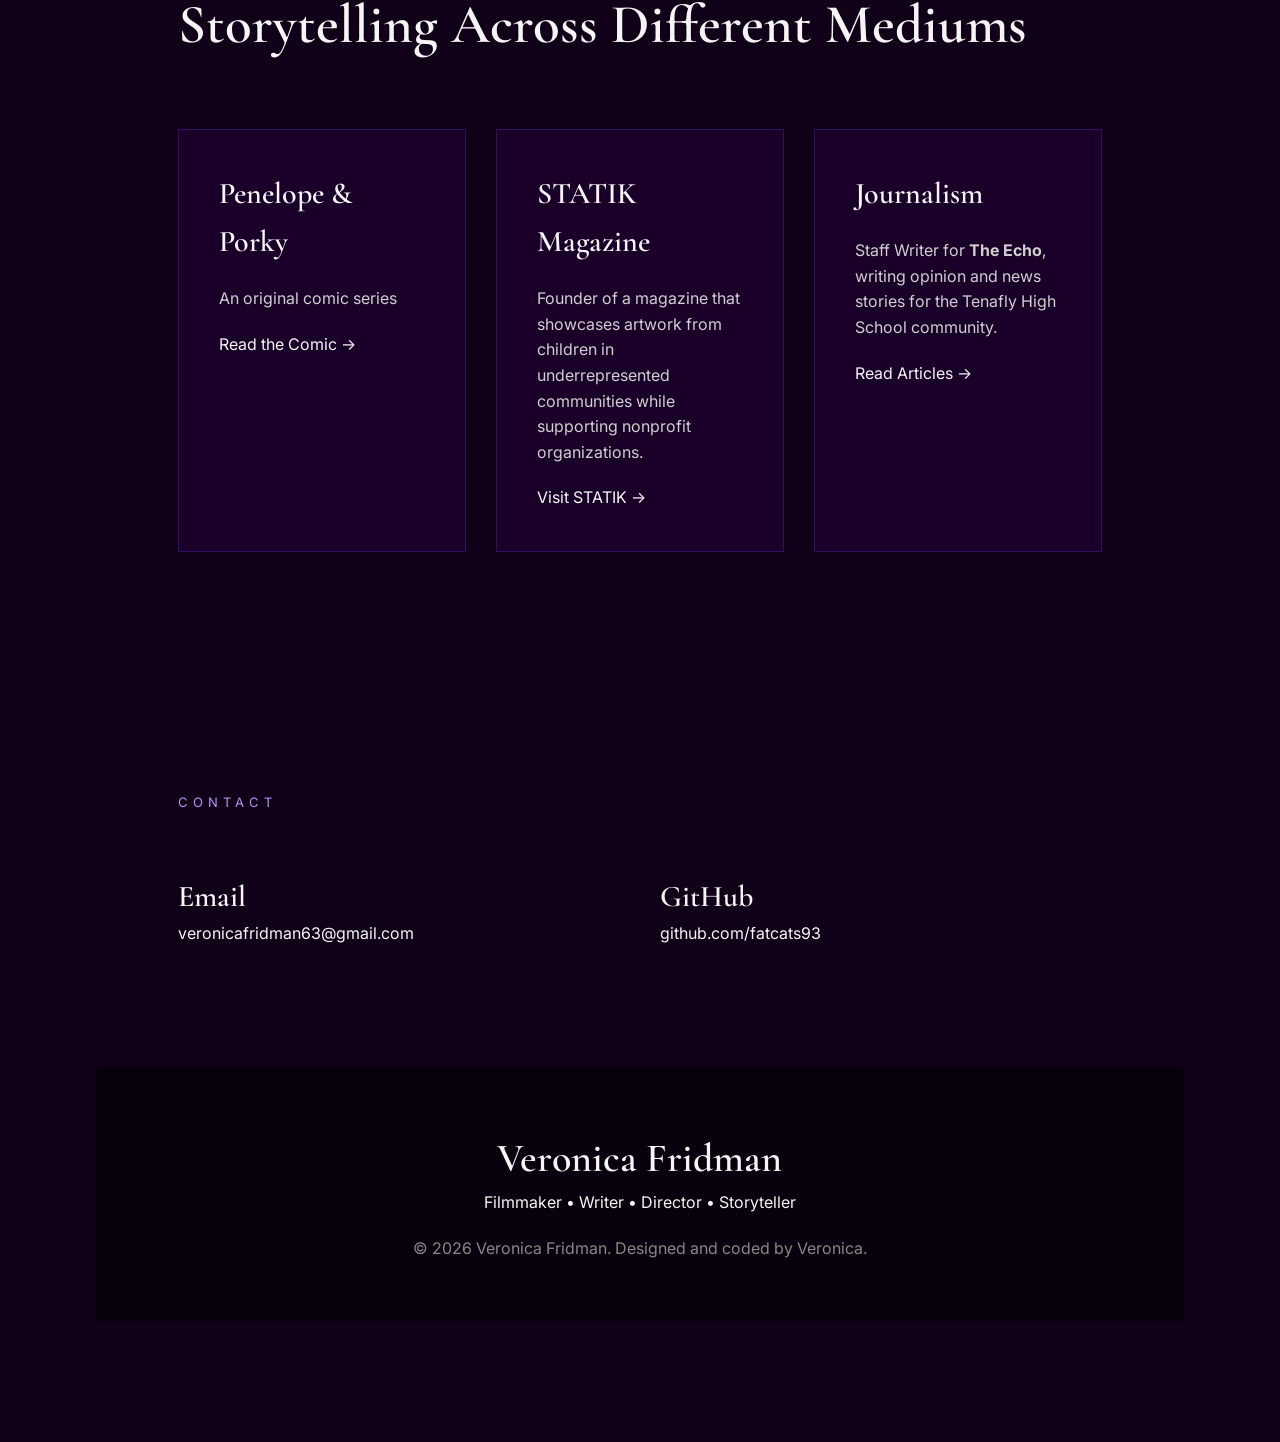
==== commit 7da6022b: "Update index.html" ====
--- a/index.html
+++ b/index.html
@@ -183,9 +183,13 @@
 </p>
 
 <h2>
+FEATURED FILMS
+</h2>
+
+</div>
+
+
 <div class="featured-films">
-
-    <h2>FEATURED FILMS</h2>
 
     <div class="film-buttons">
 
@@ -205,6 +209,7 @@
                 ★ Selected in Astoria Film Festival<br>
                 ★ Honorable Mention — On the Rise Film Festival
             </div>
+
         </div>
 
 
--- a/style.css
+++ b/style.css
@@ -595,3 +595,36 @@
 
 
 }
+.featured-films{
+    text-align:center;
+    margin-top:80px;
+}
+
+.film-buttons{
+    display:flex;
+    justify-content:center;
+    gap:70px;
+    flex-wrap:wrap;
+}
+
+.film-button img{
+    width:350px;
+    border-radius:18px;
+    transition:.25s;
+    box-shadow:0 10px 35px rgba(0,0,0,.5);
+}
+
+.film-button img:hover{
+    transform:scale(1.05);
+}
+
+.awards{
+    margin-top:20px;
+    background:white;
+    color:black;
+    padding:18px;
+    border-radius:12px;
+    font-size:22px;
+    font-weight:bold;
+    line-height:1.5;
+}
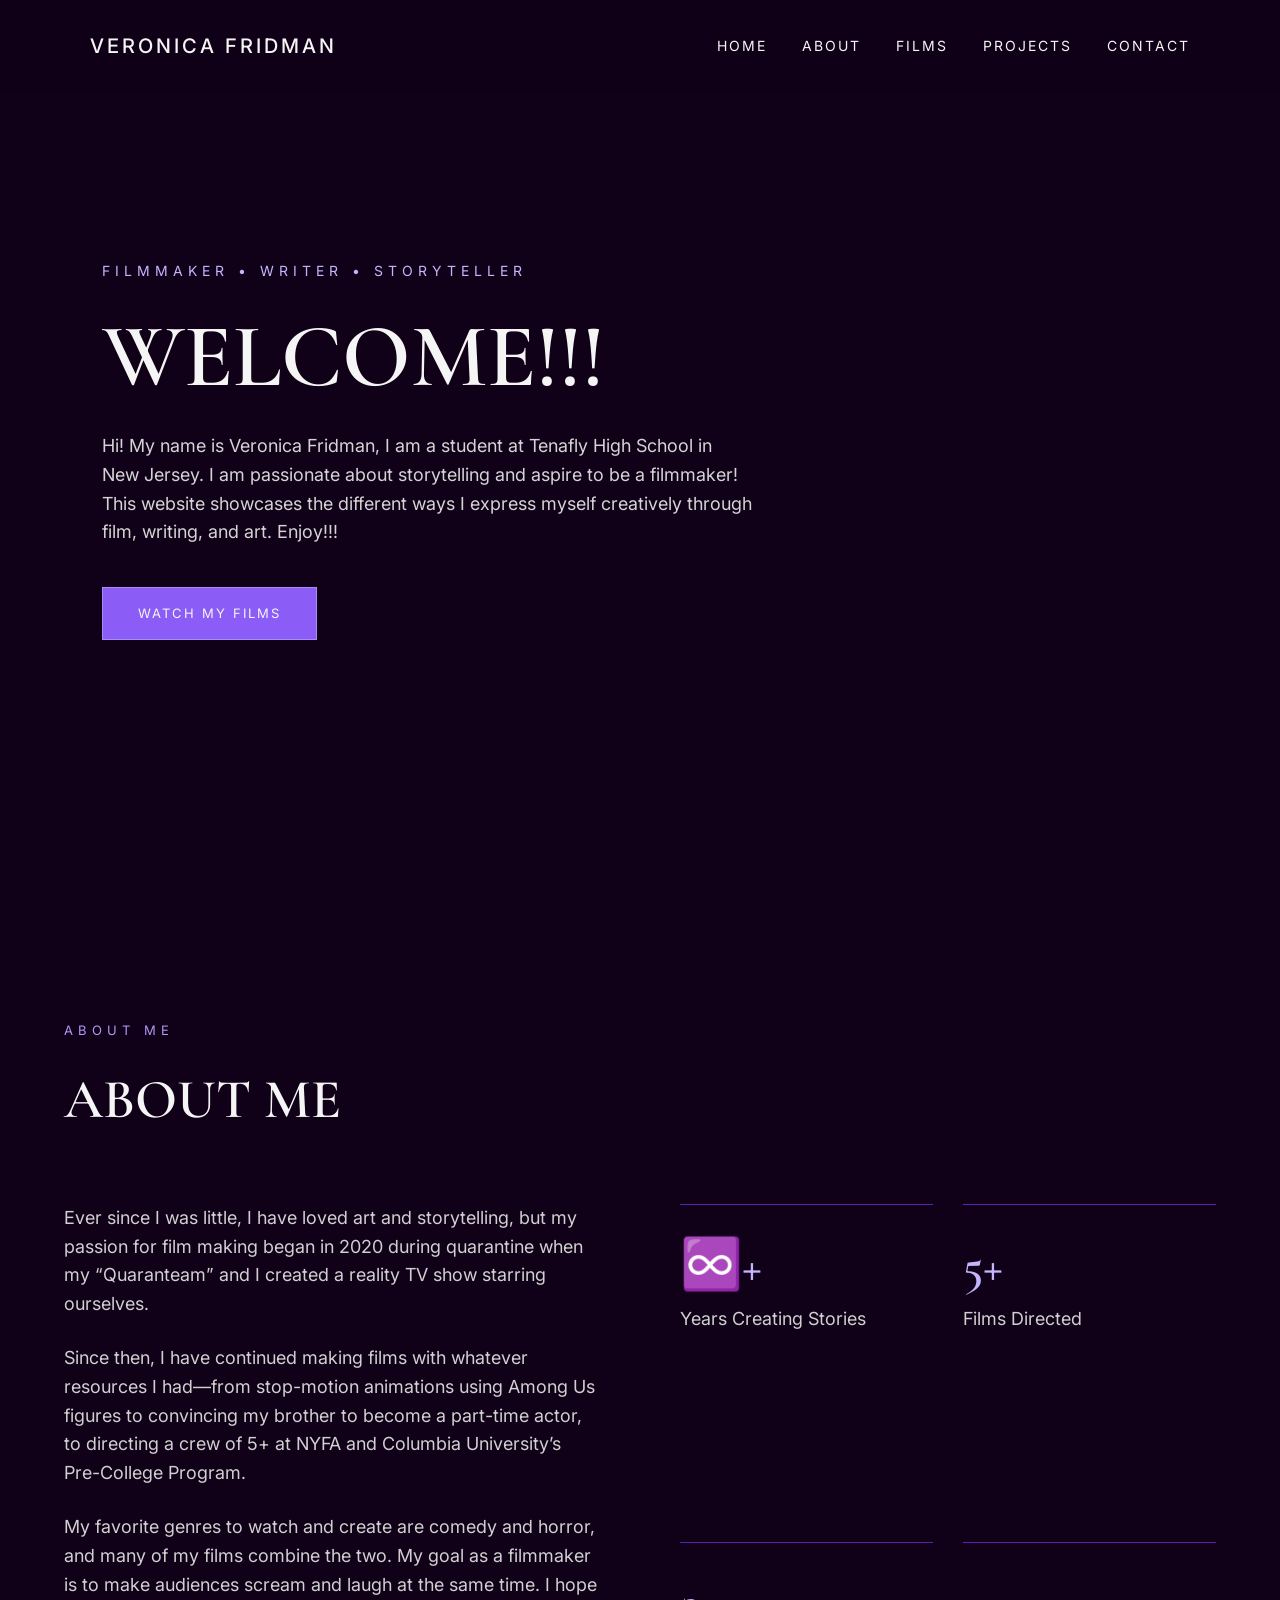
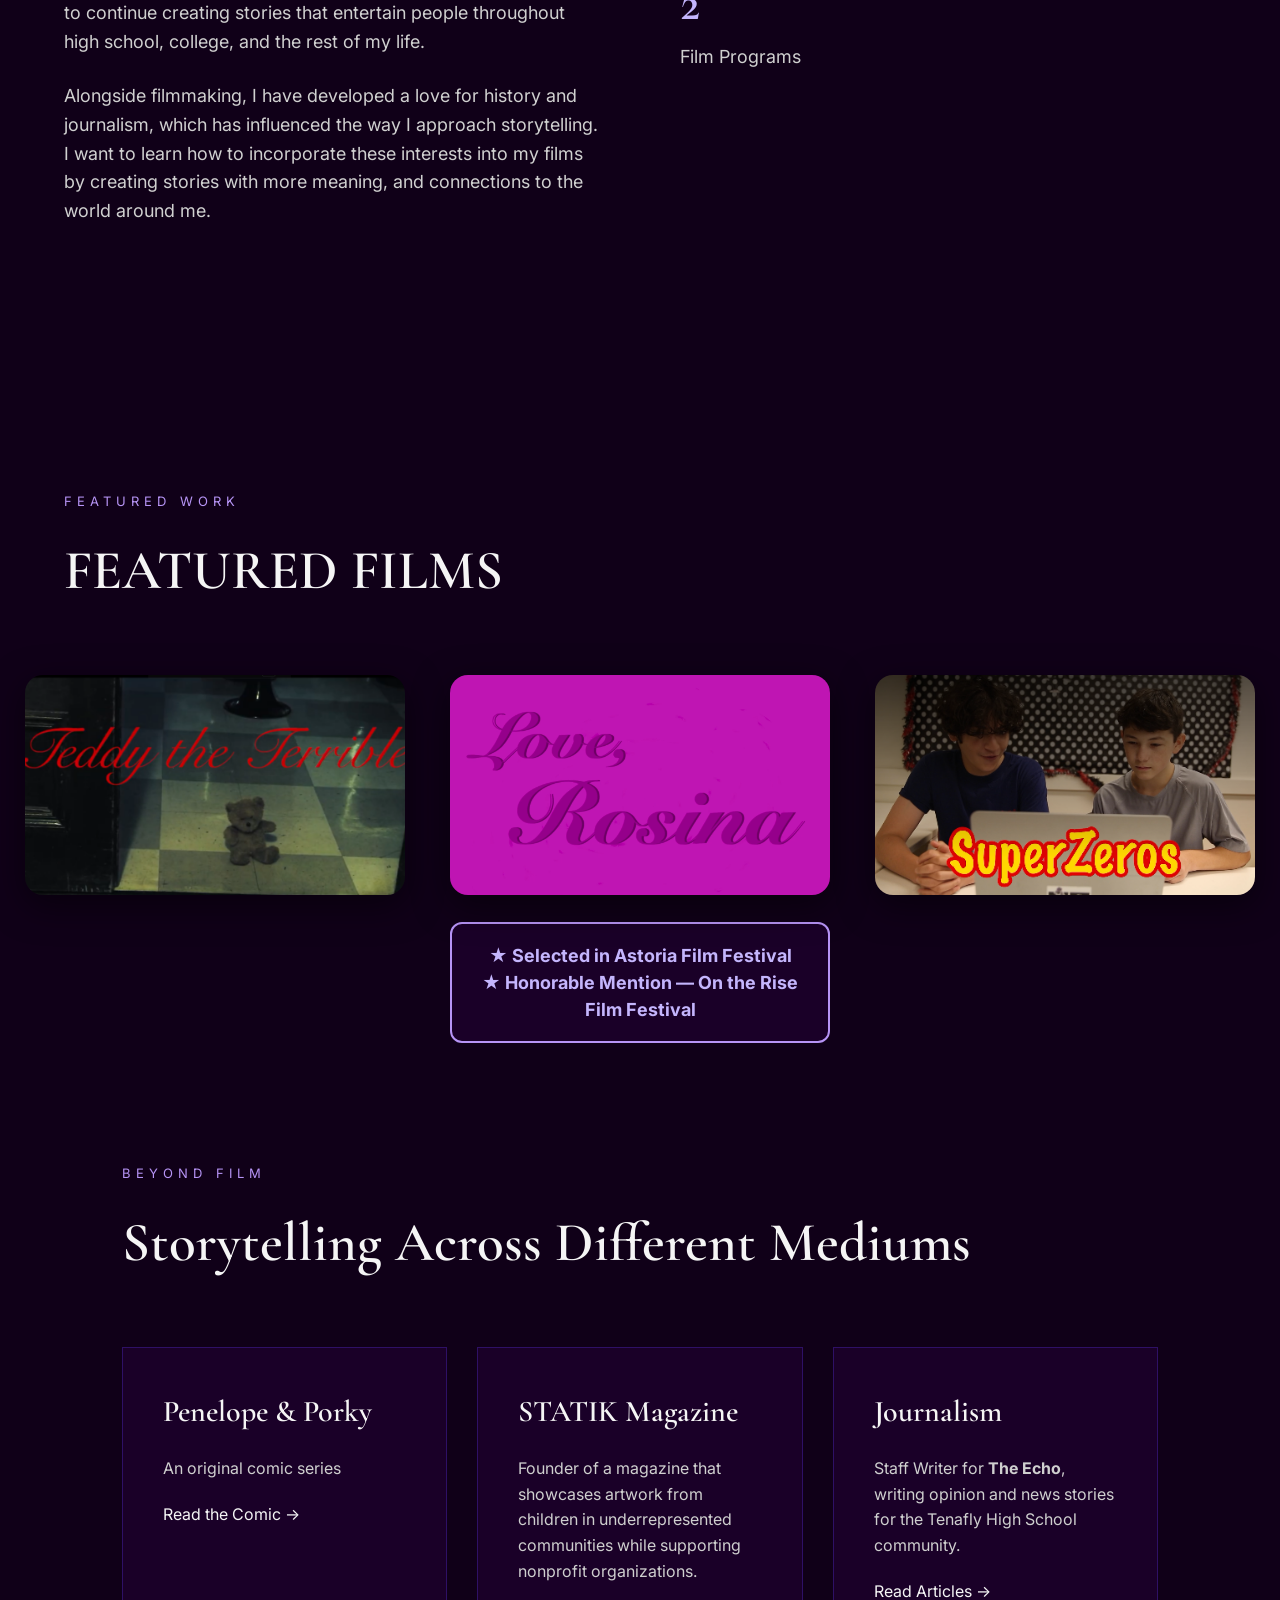
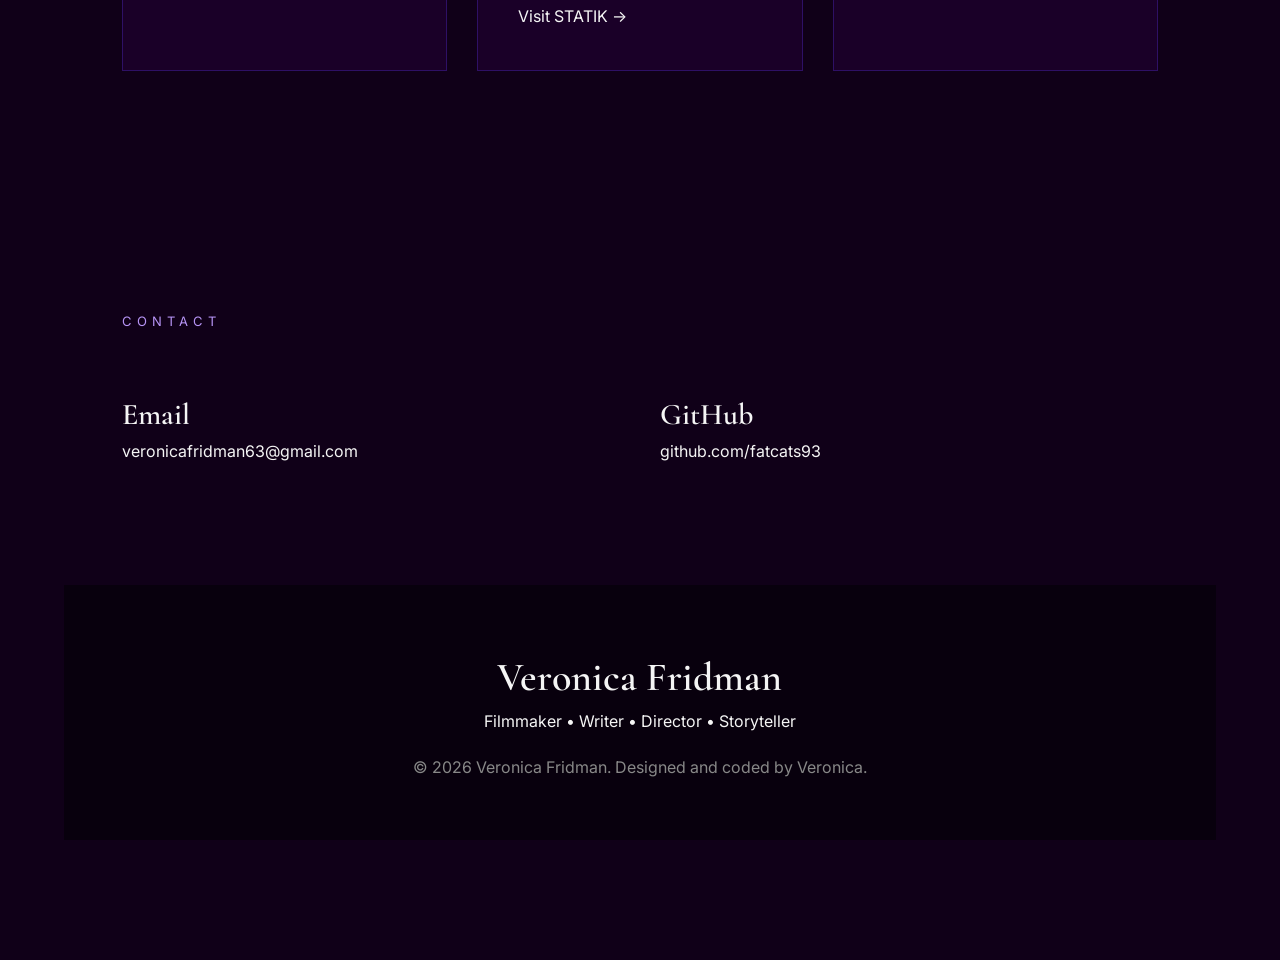
==== commit d9190781: "Update index.html" ====
--- a/index.html
+++ b/index.html
@@ -170,8 +170,6 @@
 
 <!-- Featured Films -->
 
-<!-- Featured Films -->
-
 <section id="films">
 
 <div class="container">
--- a/style.css
+++ b/style.css
@@ -4,11 +4,9 @@
     box-sizing: border-box;
 }
 
-
 html {
     scroll-behavior: smooth;
 }
-
 
 body {
     background: #100018;
@@ -17,614 +15,347 @@
     line-height: 1.6;
 }
 
-
 h1, h2, h3 {
     font-family: 'Cormorant Garamond', serif;
     font-weight: 600;
 }
 
-
 a {
     color: inherit;
     text-decoration: none;
 }
 
-
 .container {
-    width: 85%;
-    max-width: 1200px;
-    margin: auto;
-}
-
+    width:90%;
+    max-width:1400px;
+    margin:auto;
+}
 
 
 /* =====================
 NAVIGATION
 ===================== */
-
 
 header {
     position: fixed;
     top: 0;
     width: 100%;
-    z-index: 1000;
-}
-
+    z-index:1000;
+}
 
 .navbar {
-
-    display: flex;
-    justify-content: space-between;
-    align-items: center;
-
-    padding: 30px 7%;
-
-    background: rgba(16,0,24,0.85);
-
-    backdrop-filter: blur(10px);
-
-}
-
+    display:flex;
+    justify-content:space-between;
+    align-items:center;
+    padding:30px 7%;
+    background:rgba(16,0,24,.85);
+    backdrop-filter:blur(10px);
+}
 
 .logo {
-
-    font-size: 20px;
-    letter-spacing: 3px;
-    font-weight: 500;
-
-}
-
+    font-size:20px;
+    letter-spacing:3px;
+    font-weight:500;
+}
 
 .nav-links {
-
-    display: flex;
-    list-style: none;
-    gap: 35px;
-
-}
-
+    display:flex;
+    list-style:none;
+    gap:35px;
+}
 
 .nav-links a {
-
-    font-size: 14px;
-    text-transform: uppercase;
-    letter-spacing: 2px;
-    transition: .3s;
-
-}
-
+    font-size:14px;
+    text-transform:uppercase;
+    letter-spacing:2px;
+    transition:.3s;
+}
 
 .nav-links a:hover {
-
     color:#b794f6;
-
-}
-
+}
 
 
 /* =====================
 HERO
 ===================== */
 
-
 .hero {
-
     height:100vh;
-
     display:flex;
     align-items:center;
 
-
     background:
-
     linear-gradient(
         rgba(16,0,24,.55),
         rgba(16,0,24,.9)
     ),
-
     url("images/hero.jpg");
-
 
     background-size:cover;
     background-position:center;
-
-}
-
-
+}
 
 .hero-content {
-
     width:80%;
     max-width:900px;
     margin-left:8%;
-
-}
-
-
+}
 
 .small-title {
-
     letter-spacing:5px;
     font-size:14px;
     color:#c4b5fd;
     margin-bottom:30px;
-
-}
-
-
+}
 
 .hero h1 {
-
     font-size:clamp(50px,7vw,90px);
     line-height:1;
-
     margin-bottom:30px;
-
-}
-
-
+}
 
 .hero-description {
-
     max-width:650px;
     font-size:18px;
     color:#d4d4d4;
-
     margin-bottom:40px;
-
-}
-
-
+}
 
 .hero-buttons {
-
     display:flex;
     gap:20px;
-
-}
-
-
+}
 
 .button,
 .button-outline {
-
     padding:15px 35px;
-
     border:1px solid #a78bfa;
-
     text-transform:uppercase;
-
     letter-spacing:2px;
-
     font-size:13px;
-
     transition:.3s;
-
-}
-
-
+}
 
 .button {
-
     background:#8b5cf6;
-
-}
-
-
+}
 
 .button:hover {
-
     background:#c4b5fd;
     color:#100018;
-
-}
-
-
-
-.button-outline:hover {
-
-    background:#8b5cf6;
-
-}
-
+}
 
 
 /* =====================
 SECTIONS
 ===================== */
 
-
 section {
-
     padding:120px 0;
-
-}
-
-
+}
 
 .section-heading {
-
     margin-bottom:60px;
-
-}
-
-
+}
 
 .section-heading p {
-
     color:#b794f6;
-
     letter-spacing:5px;
-
     font-size:13px;
-
-}
-
-
+}
 
 .section-heading h2 {
-
     font-size:55px;
-
     margin-top:15px;
-
-}
-
+}
 
 
 /* =====================
 ABOUT
 ===================== */
 
-
 .about-grid {
-
     display:grid;
-
     grid-template-columns:1fr 1fr;
-
     gap:80px;
-
-}
-
-
+}
 
 .about-grid p {
-
     color:#d0d0d0;
-
     font-size:18px;
-
     margin-bottom:25px;
-
-}
-
-
+}
 
 .stats {
-
     display:grid;
-
     grid-template-columns:1fr 1fr;
-
     gap:30px;
-
-}
-
-
+}
 
 .stat {
-
     border-top:1px solid #5b21b6;
-
     padding-top:20px;
-
-}
-
-
+}
 
 .stat h3 {
-
     font-size:50px;
-
     color:#c4b5fd;
-
-}
-
-
-
-/* =====================
-FILMS
-===================== */
-
-
-.film-grid {
-
-    display:grid;
-
-    grid-template-columns:repeat(3,1fr);
-
-    gap:30px;
-
-}
-
-
-
-.film-card {
-
-    background:#1a0028;
-
-    overflow:hidden;
-
-    transition:.4s;
-
-    border:1px solid #2e1065;
-
-}
-
-
-
-.film-card:hover {
-
-    transform:translateY(-10px);
-
-    border-color:#a78bfa;
-
-}
-
-
-
-.film-card img {
-
+}
+
+
+/* =====================
+FEATURED FILMS
+===================== */
+
+.featured-films {
     width:100%;
-
-    height:400px;
-
+}
+
+.film-buttons {
+    display:flex;
+    justify-content:center;
+    align-items:flex-start;
+    gap:45px;
+    flex-wrap:nowrap;
+}
+
+.film-button {
+    width:380px;
+    text-align:center;
+}
+
+.film-button img {
+    width:380px;
+    height:220px;
     object-fit:cover;
-
-}
-
-
-
-.film-info {
-
-    padding:25px;
-
-}
-
-
-
-.film-info h3 {
-
-    font-size:30px;
-
-}
-
-
-
-.film-info p {
-
-    color:#bdbdbd;
-
-}
-
-
-
-/* film button */
-
-
-.film-button {
-
-    text-align:center;
-
-    margin-top:50px;
-
-}
-
-
-
-/* =====================
-PROJECTS
-===================== */
-
-
-.projects-grid {
-
-    display:grid;
-
-    grid-template-columns:repeat(3,1fr);
-
-    gap:30px;
-
-}
-
-
-
-.project-card {
-
-    background:#1a0028;
-
-    padding:40px;
-
-    border:1px solid #2e1065;
-
-    transition:.3s;
-
-}
-
-
-
-.project-card:hover {
-
-    border-color:#a78bfa;
-
-}
-
-
-
-.project-card h3 {
-
-    font-size:30px;
-
-    margin-bottom:20px;
-
-}
-
-
-
-.project-card p {
-
-    color:#cfcfcf;
-
-    margin-bottom:20px;
-
-}
-
-
-
-/* =====================
-CONTACT
-===================== */
-
-
-.contact-grid {
-
-    display:grid;
-
-    grid-template-columns:repeat(2,1fr);
-
-    gap:40px;
-
-}
-
-
-
-.contact-grid h3 {
-
-    font-size:30px;
-
-}
-
-
-
-.contact-grid a:hover {
-
-    color:#b794f6;
-
-}
-
-
-
-/* =====================
-FOOTER
-===================== */
-
-
-footer {
-
-    padding:60px 0;
-
-    text-align:center;
-
-    background:#08000d;
-
-}
-
-
-
-footer h2 {
-
-    font-size:40px;
-
-}
-
-
-
-.copyright {
-
-    color:#888;
-
-    margin-top:20px;
-
-}
-
-
-
-/* =====================
-MOBILE
-===================== */
-
-
-@media(max-width:900px){
-
-
-.nav-links {
-
-    display:none;
-
-}
-
-
-
-.about-grid,
-.film-grid,
-.projects-grid,
-.contact-grid {
-
-    grid-template-columns:1fr;
-
-}
-
-
-
-.hero-content {
-
-    margin-left:5%;
-
-    width:90%;
-
-}
-
-
-
-.section-heading h2 {
-
-    font-size:40px;
-
-}
-
-
-}
-.featured-films{
-    text-align:center;
-    margin-top:80px;
-}
-
-.film-buttons{
-    display:flex;
-    justify-content:center;
-    gap:70px;
-    flex-wrap:wrap;
-}
-
-.film-button img{
-    width:350px;
     border-radius:18px;
     transition:.25s;
     box-shadow:0 10px 35px rgba(0,0,0,.5);
 }
 
-.film-button img:hover{
-    transform:scale(1.05);
-}
-
-.awards{
+.film-button img:hover {
+    transform:scale(1.04);
+}
+
+.awards {
     margin-top:20px;
-    background:white;
-    color:black;
+    background:#1a0028;
+    color:#c4b5fd;
+    border:2px solid #b794f6;
     padding:18px;
     border-radius:12px;
-    font-size:22px;
+    font-size:18px;
     font-weight:bold;
     line-height:1.5;
 }
+
+
+/* =====================
+PROJECTS
+===================== */
+
+.projects-grid {
+    display:grid;
+    grid-template-columns:repeat(3,1fr);
+    gap:30px;
+}
+
+.project-card {
+    background:#1a0028;
+    padding:40px;
+    border:1px solid #2e1065;
+    transition:.3s;
+}
+
+.project-card:hover {
+    border-color:#a78bfa;
+}
+
+.project-card h3 {
+    font-size:30px;
+    margin-bottom:20px;
+}
+
+.project-card p {
+    color:#cfcfcf;
+    margin-bottom:20px;
+}
+
+
+/* =====================
+CONTACT
+===================== */
+
+.contact-grid {
+    display:grid;
+    grid-template-columns:repeat(2,1fr);
+    gap:40px;
+}
+
+.contact-grid h3 {
+    font-size:30px;
+}
+
+.contact-grid a:hover {
+    color:#b794f6;
+}
+
+
+/* =====================
+FOOTER
+===================== */
+
+footer {
+    padding:60px 0;
+    text-align:center;
+    background:#08000d;
+}
+
+footer h2 {
+    font-size:40px;
+}
+
+.copyright {
+    color:#888;
+    margin-top:20px;
+}
+
+
+/* =====================
+MOBILE
+===================== */
+
+@media(max-width:900px){
+
+.nav-links {
+    display:none;
+}
+
+.about-grid,
+.projects-grid,
+.contact-grid {
+    grid-template-columns:1fr;
+}
+
+.hero-content {
+    margin-left:5%;
+    width:90%;
+}
+
+.section-heading h2 {
+    font-size:40px;
+}
+
+
+.film-buttons {
+    flex-direction:column;
+    align-items:center;
+}
+
+.film-button,
+.film-button img {
+    width:90%;
+}
+
+}
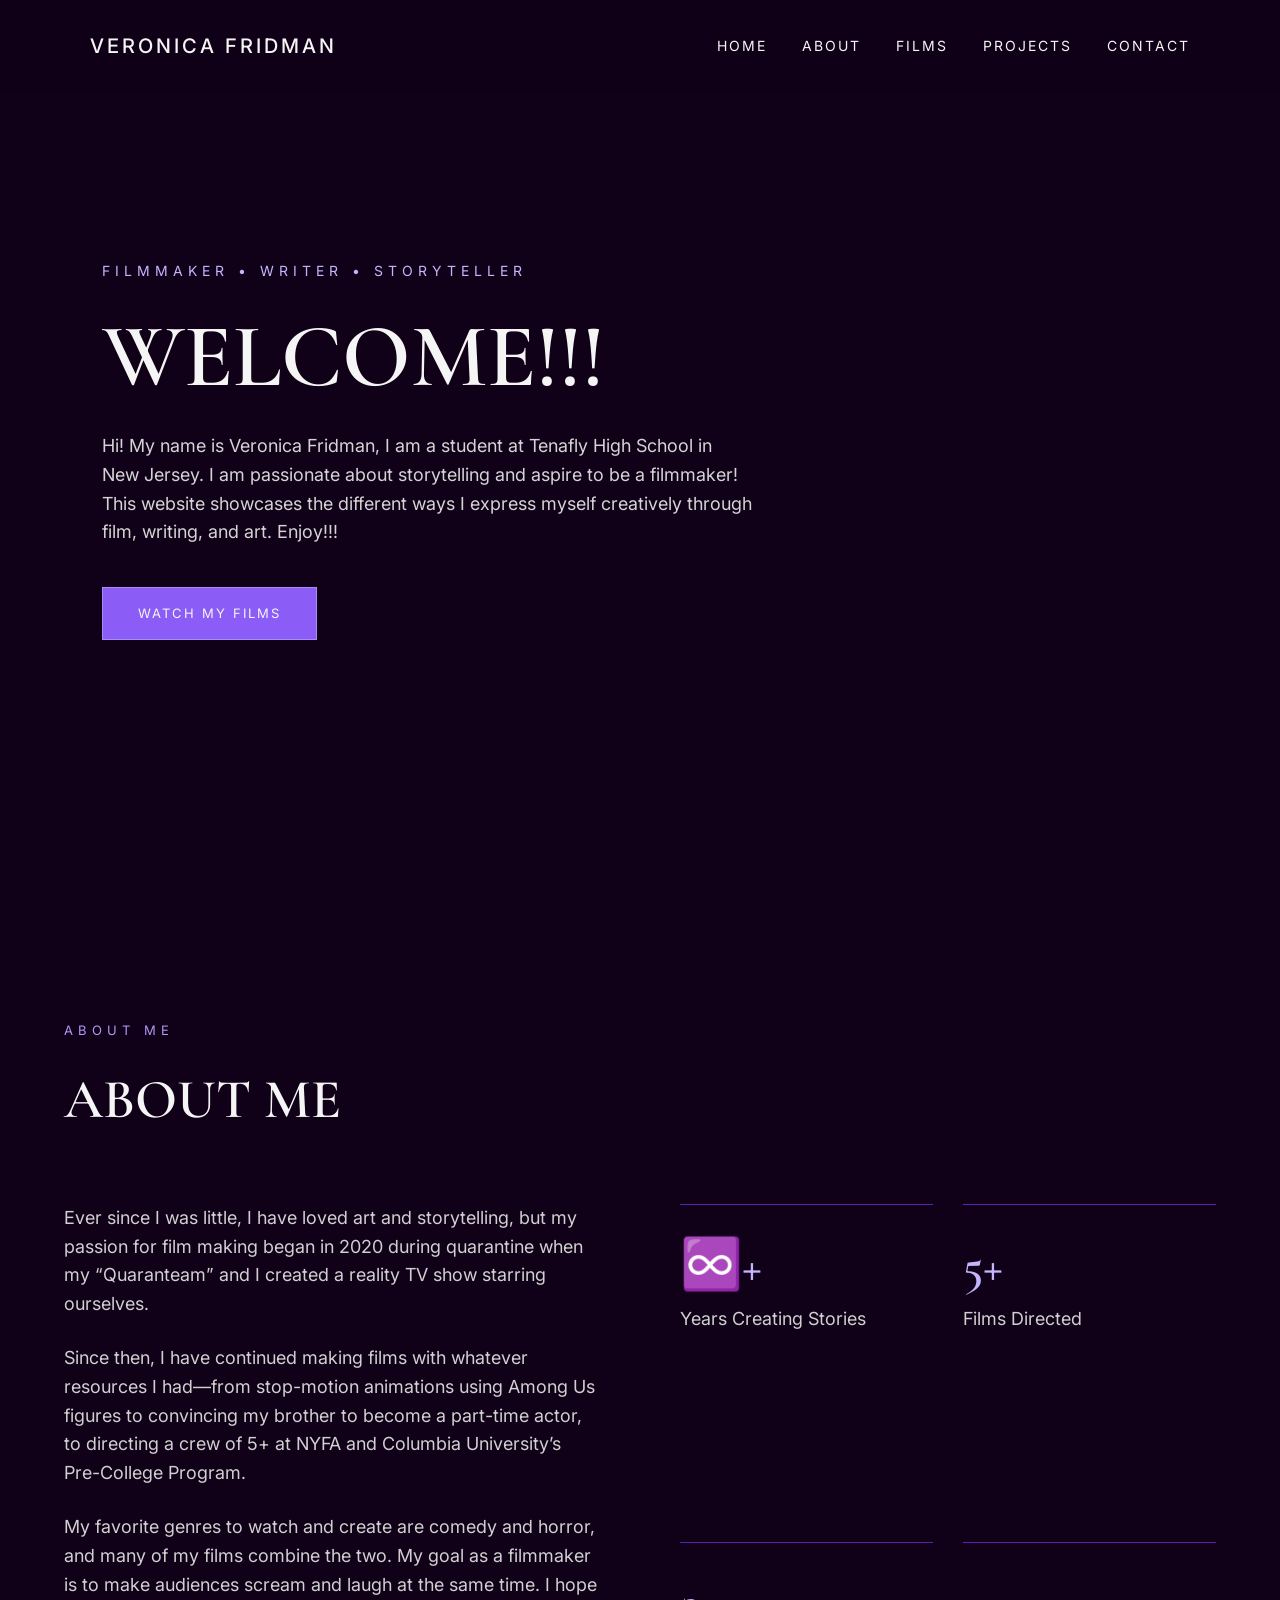
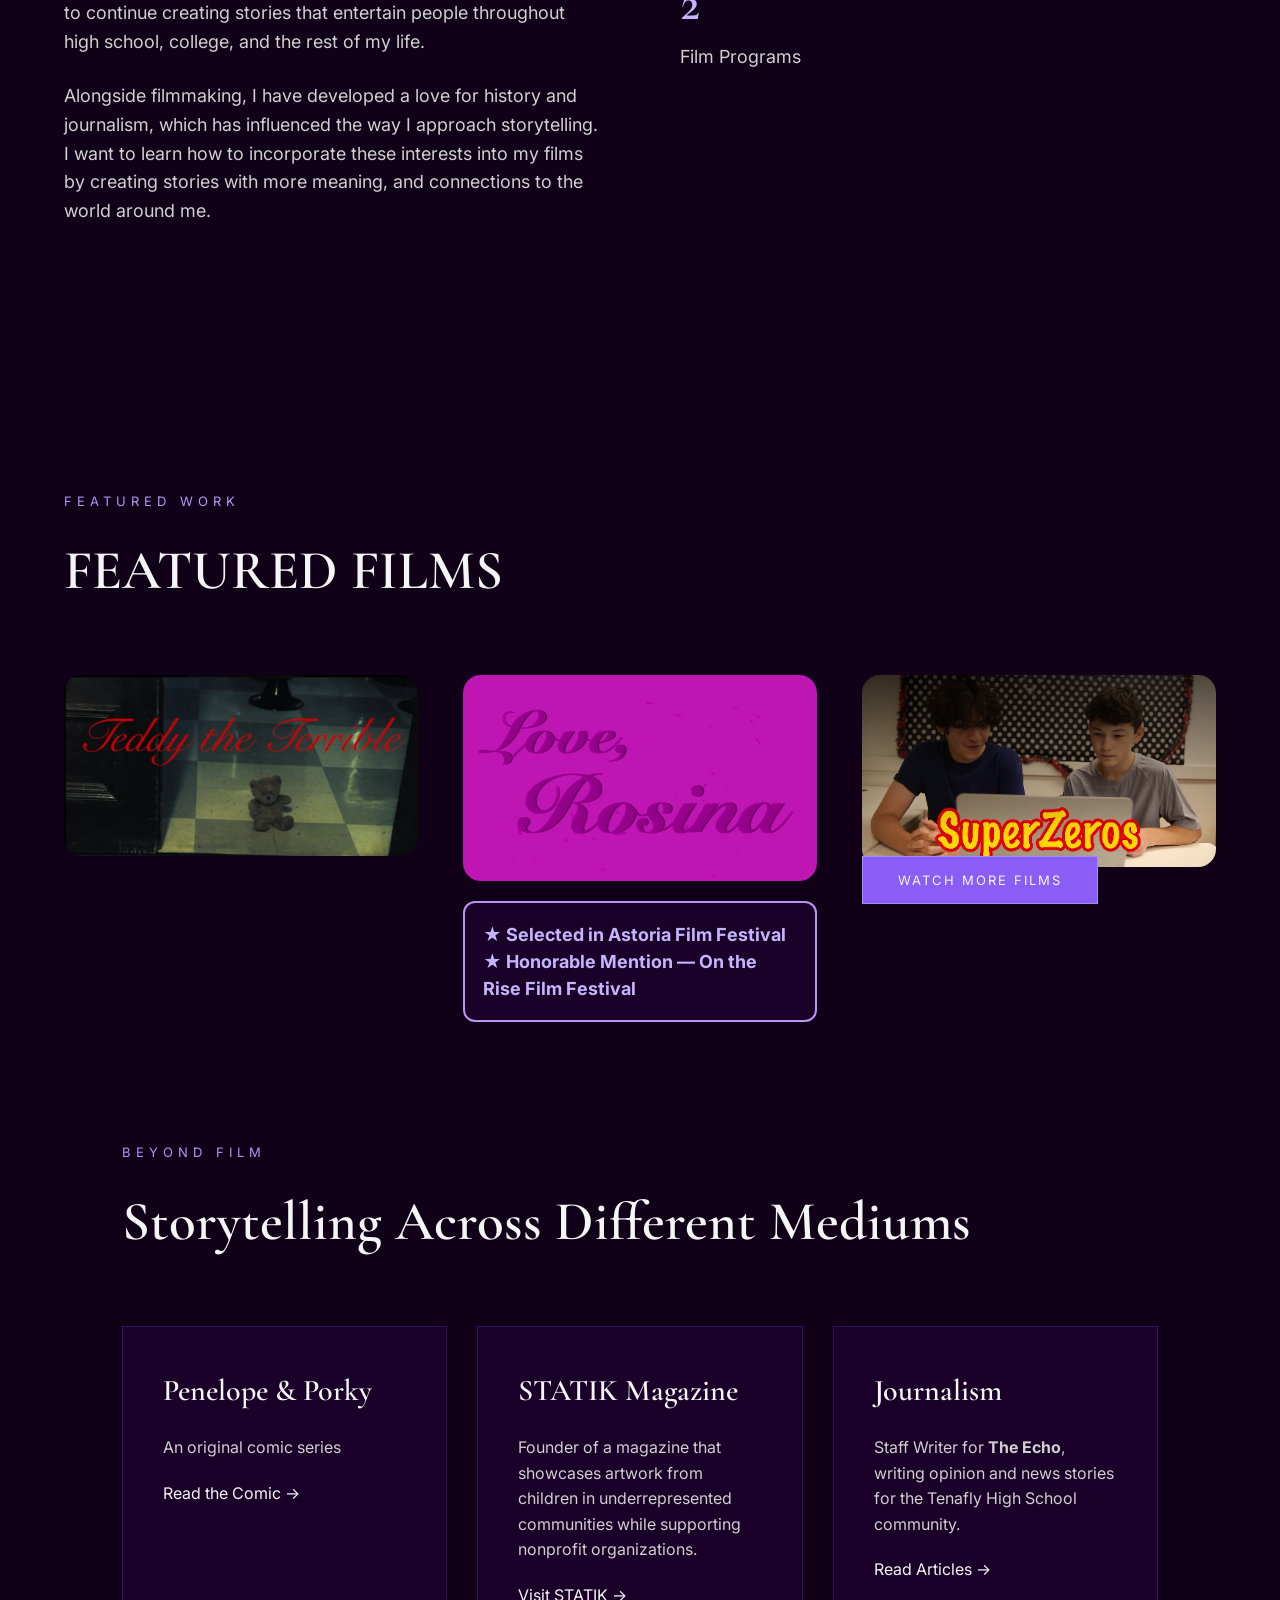
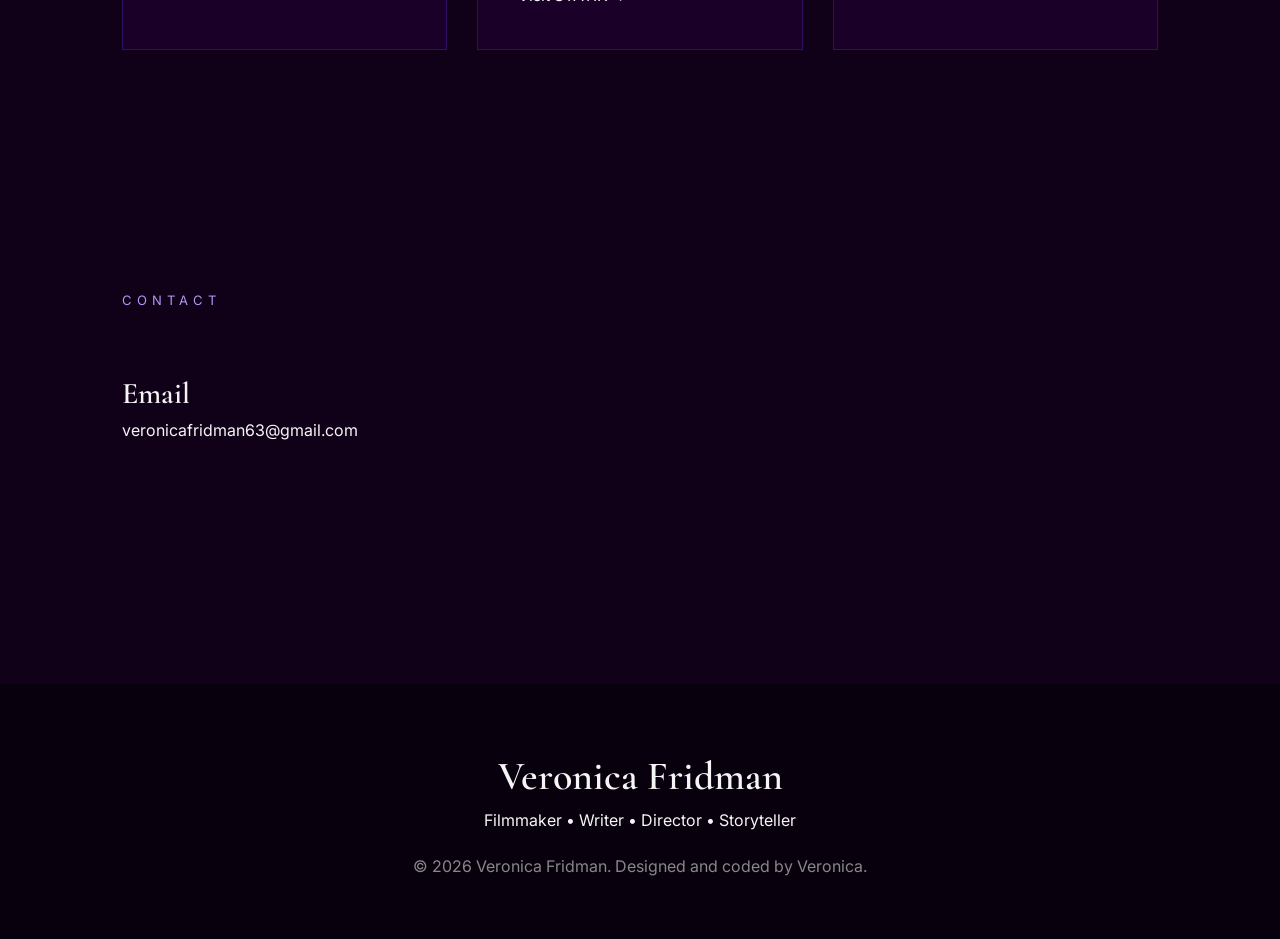
==== commit 9396d3bf: "Update index.html" ====
--- a/index.html
+++ b/index.html
@@ -214,6 +214,12 @@
         <div class="film-button">
             <a href="https://www.youtube.com/watch?v=mg8MOKGUxH4" target="_blank">
                 <img src="SuperzeroZ.png" alt="Superzeros">
+
+<div class="film-more">
+    <a href="https://fatcats93.github.io/veronicafilm/index.html" target="_blank" class="button">
+        Watch More Films
+    </a>
+</div>
             </a>
         </div>
 
@@ -311,16 +317,6 @@
 
             </div>
 
-            <div>
-
-                <h3>GitHub</h3>
-
-                <p>
-
-                    <a href="https://github.com/fatcats93" target="_blank">
-
-                        github.com/fatcats93
-
                     </a>
 
                 </p>
--- a/style.css
+++ b/style.css
@@ -220,18 +220,16 @@
     flex-wrap:nowrap;
 }
 
-.film-button {
-    width:380px;
-    text-align:center;
-}
-
-.film-button img {
-    width:380px;
-    height:220px;
-    object-fit:cover;
+.film-button{
+    flex:1;
+    max-width:420px;
+}
+
+.film-button img{
+    width:100%;
+    height:auto;
+    display:block;
     border-radius:18px;
-    transition:.25s;
-    box-shadow:0 10px 35px rgba(0,0,0,.5);
 }
 
 .film-button img:hover {
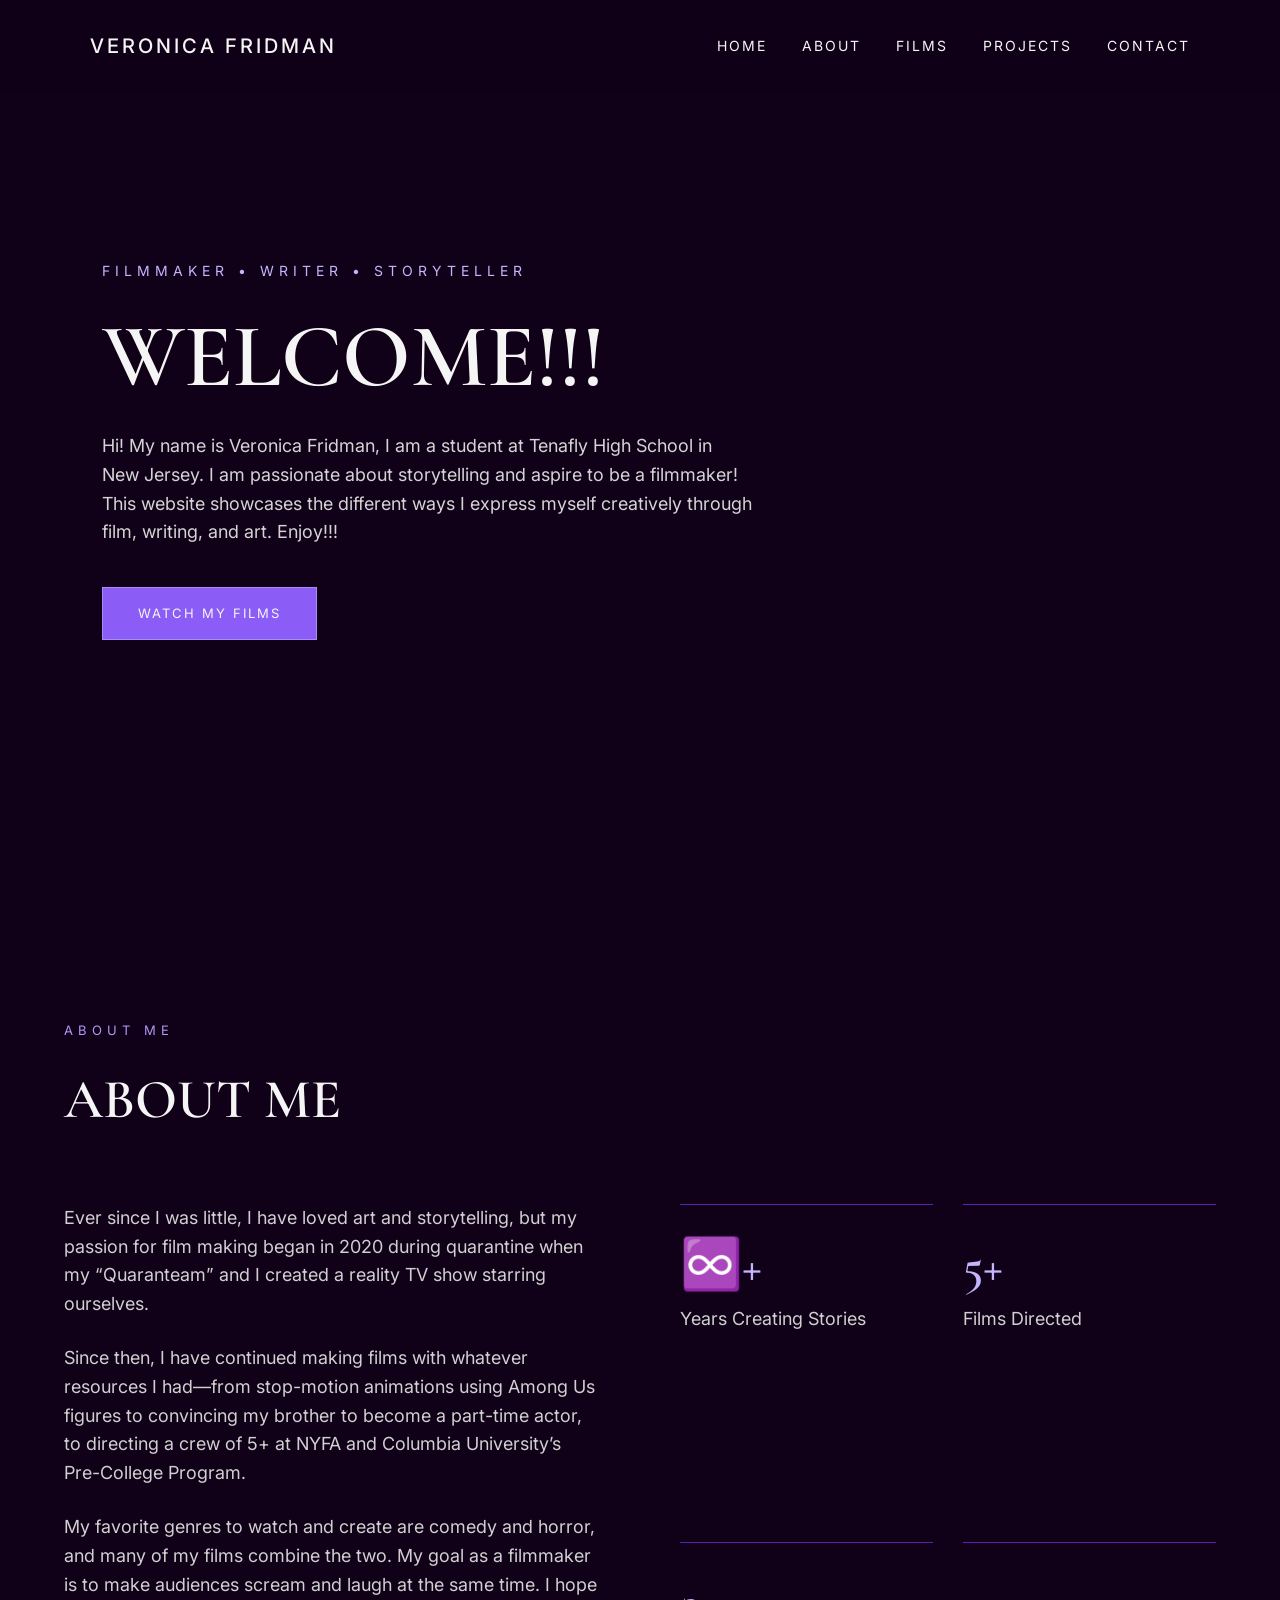
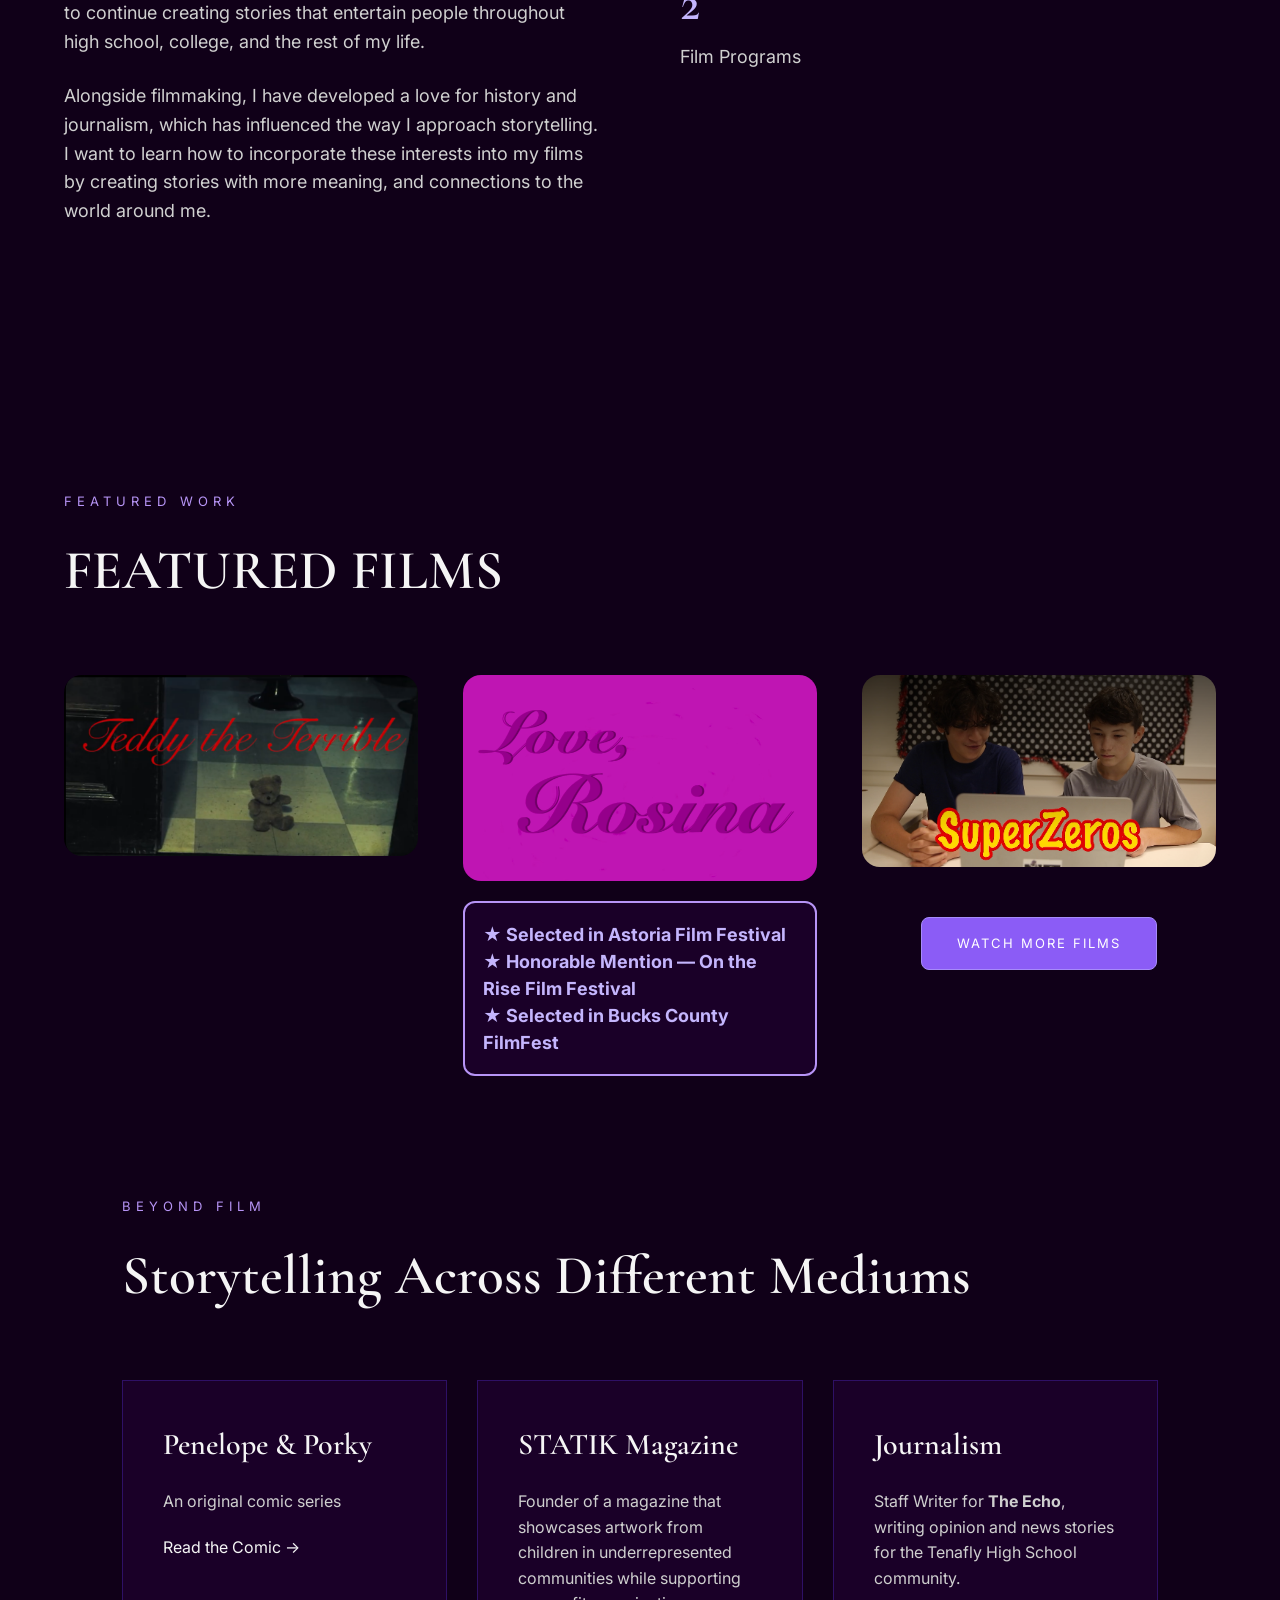
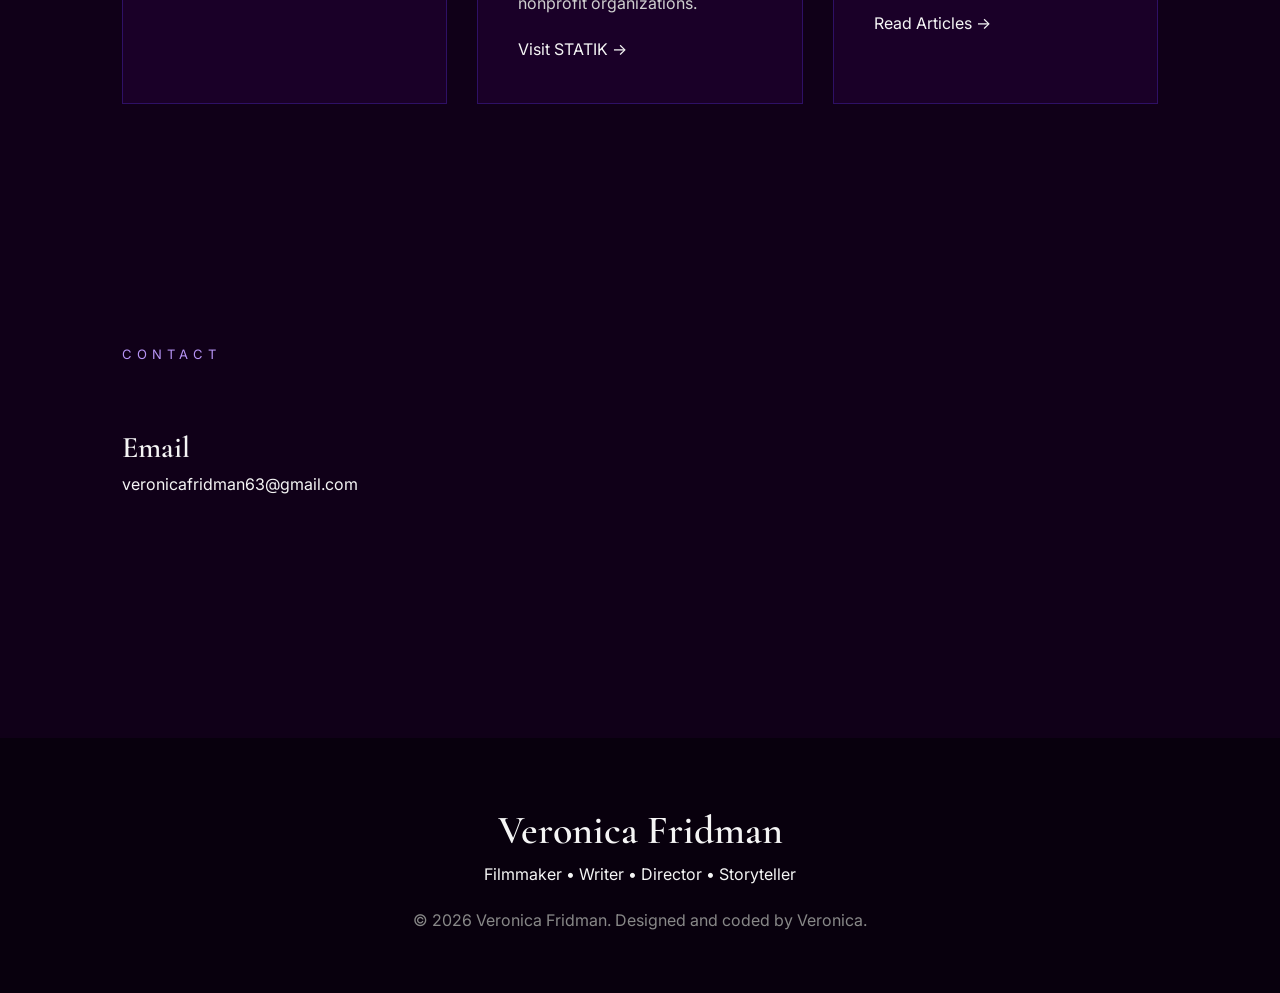
==== commit f57534d1: "Refactor film button and awards layout Removed duplicate film button and awards section for 'Love Ro" ====
--- a/index.html
+++ b/index.html
@@ -197,19 +197,17 @@
             </a>
         </div>
 
-
-        <div class="film-button">
-            <a href="https://www.youtube.com/watch?v=oqQwZhliKR4" target="_blank">
-                <img src="RoZina.png" alt="Love Rosina">
-            </a>
-
-            <div class="awards">
-                ★ Selected in Astoria Film Festival<br>
-                ★ Honorable Mention — On the Rise Film Festival
-            </div>
-
-        </div>
-
+<div class="film-button">
+    <a href="https://www.youtube.com/watch?v=oqQwZhliKR4" target="_blank">
+        <img src="RoZina.png" alt="Love Rosina">
+    </a>
+
+    <div class="awards">
+        ★ Selected in Astoria Film Festival<br>
+        ★ Honorable Mention — On the Rise Film Festival<br>
+        ★ Selected in Bucks County FilmFest
+    </div>
+</div>
 
         <div class="film-button">
             <a href="https://www.youtube.com/watch?v=mg8MOKGUxH4" target="_blank">
--- a/style.css
+++ b/style.css
@@ -247,6 +247,24 @@
     font-weight:bold;
     line-height:1.5;
 }
+.film-more {
+    text-align: center;
+    margin-top: 50px;
+}
+
+.film-more .button {
+    display: inline-block;
+    padding: 15px 35px;
+    background: #8b5cf6;
+    color: white;
+    border-radius: 8px;
+    transition: 0.3s;
+}
+
+.film-more .button:hover {
+    background: #a78bfa;
+    transform: translateY(-2px);
+}
 
 
 /* =====================
